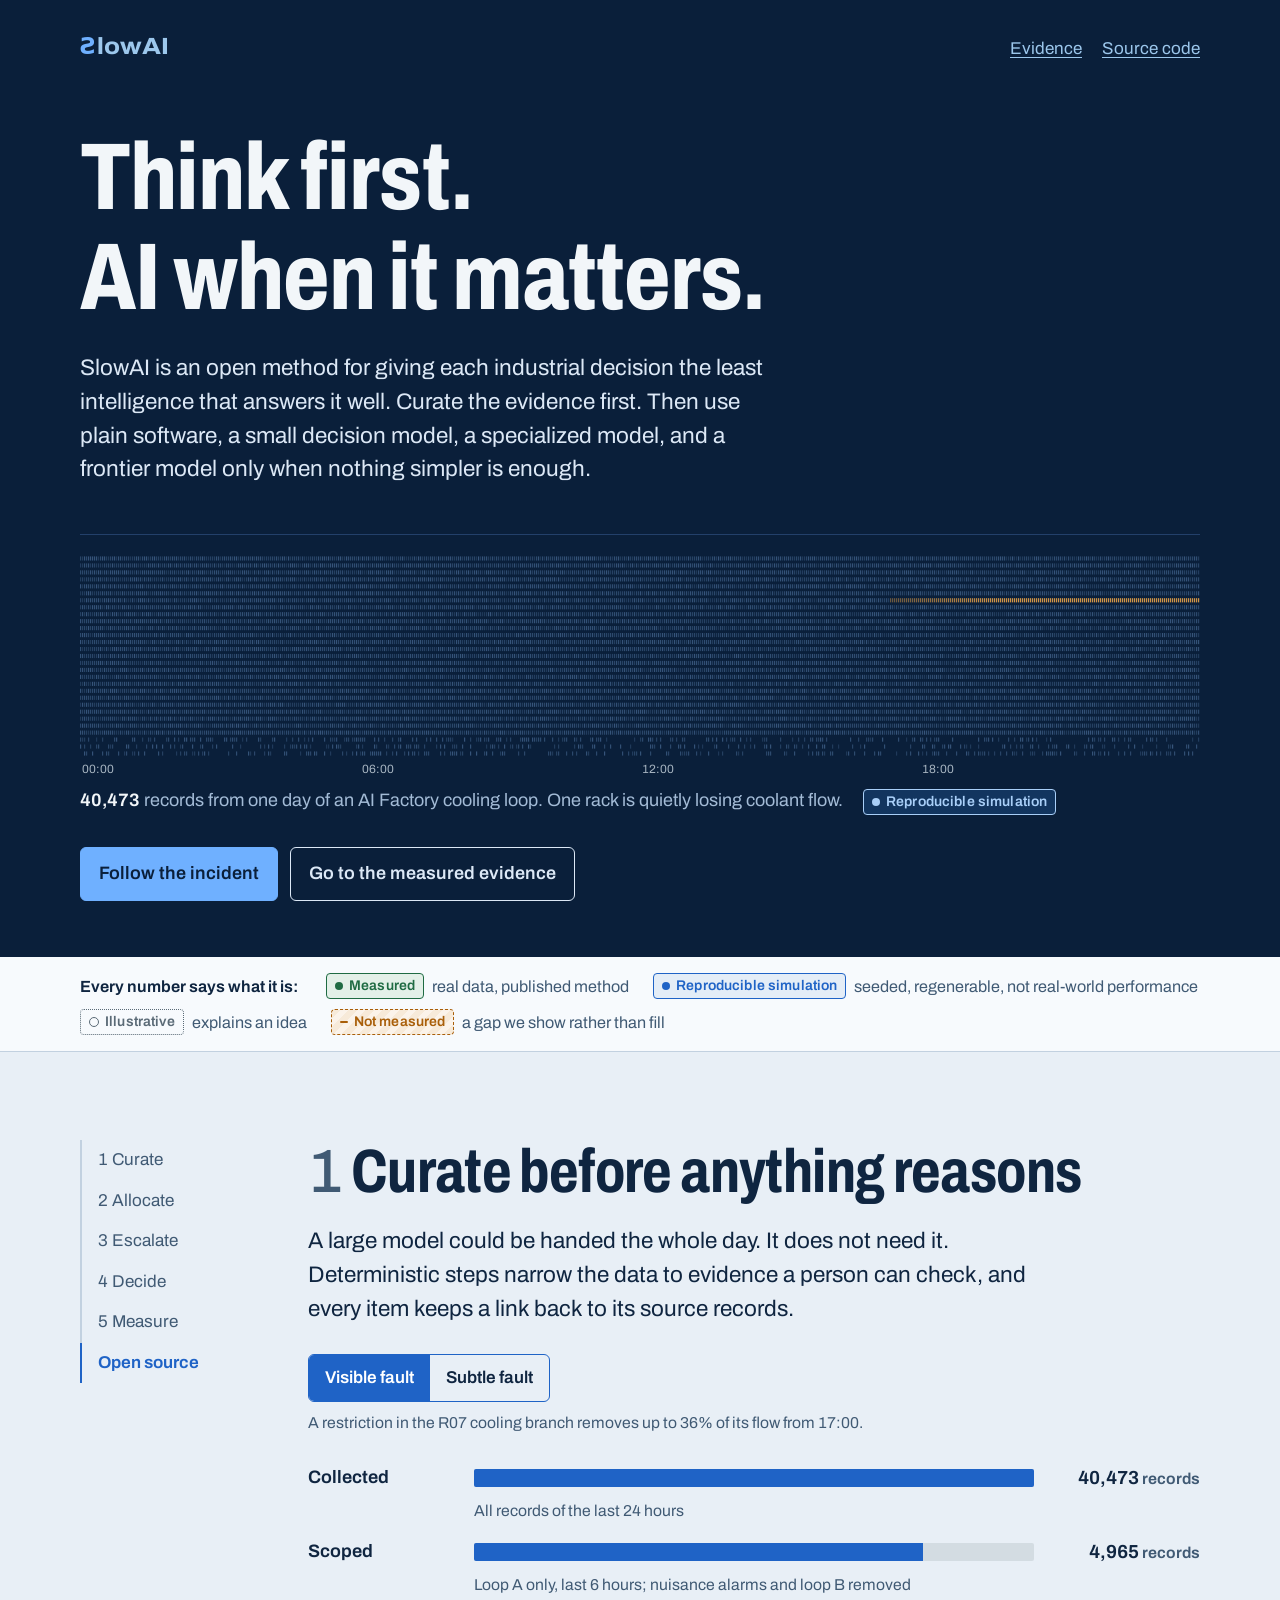
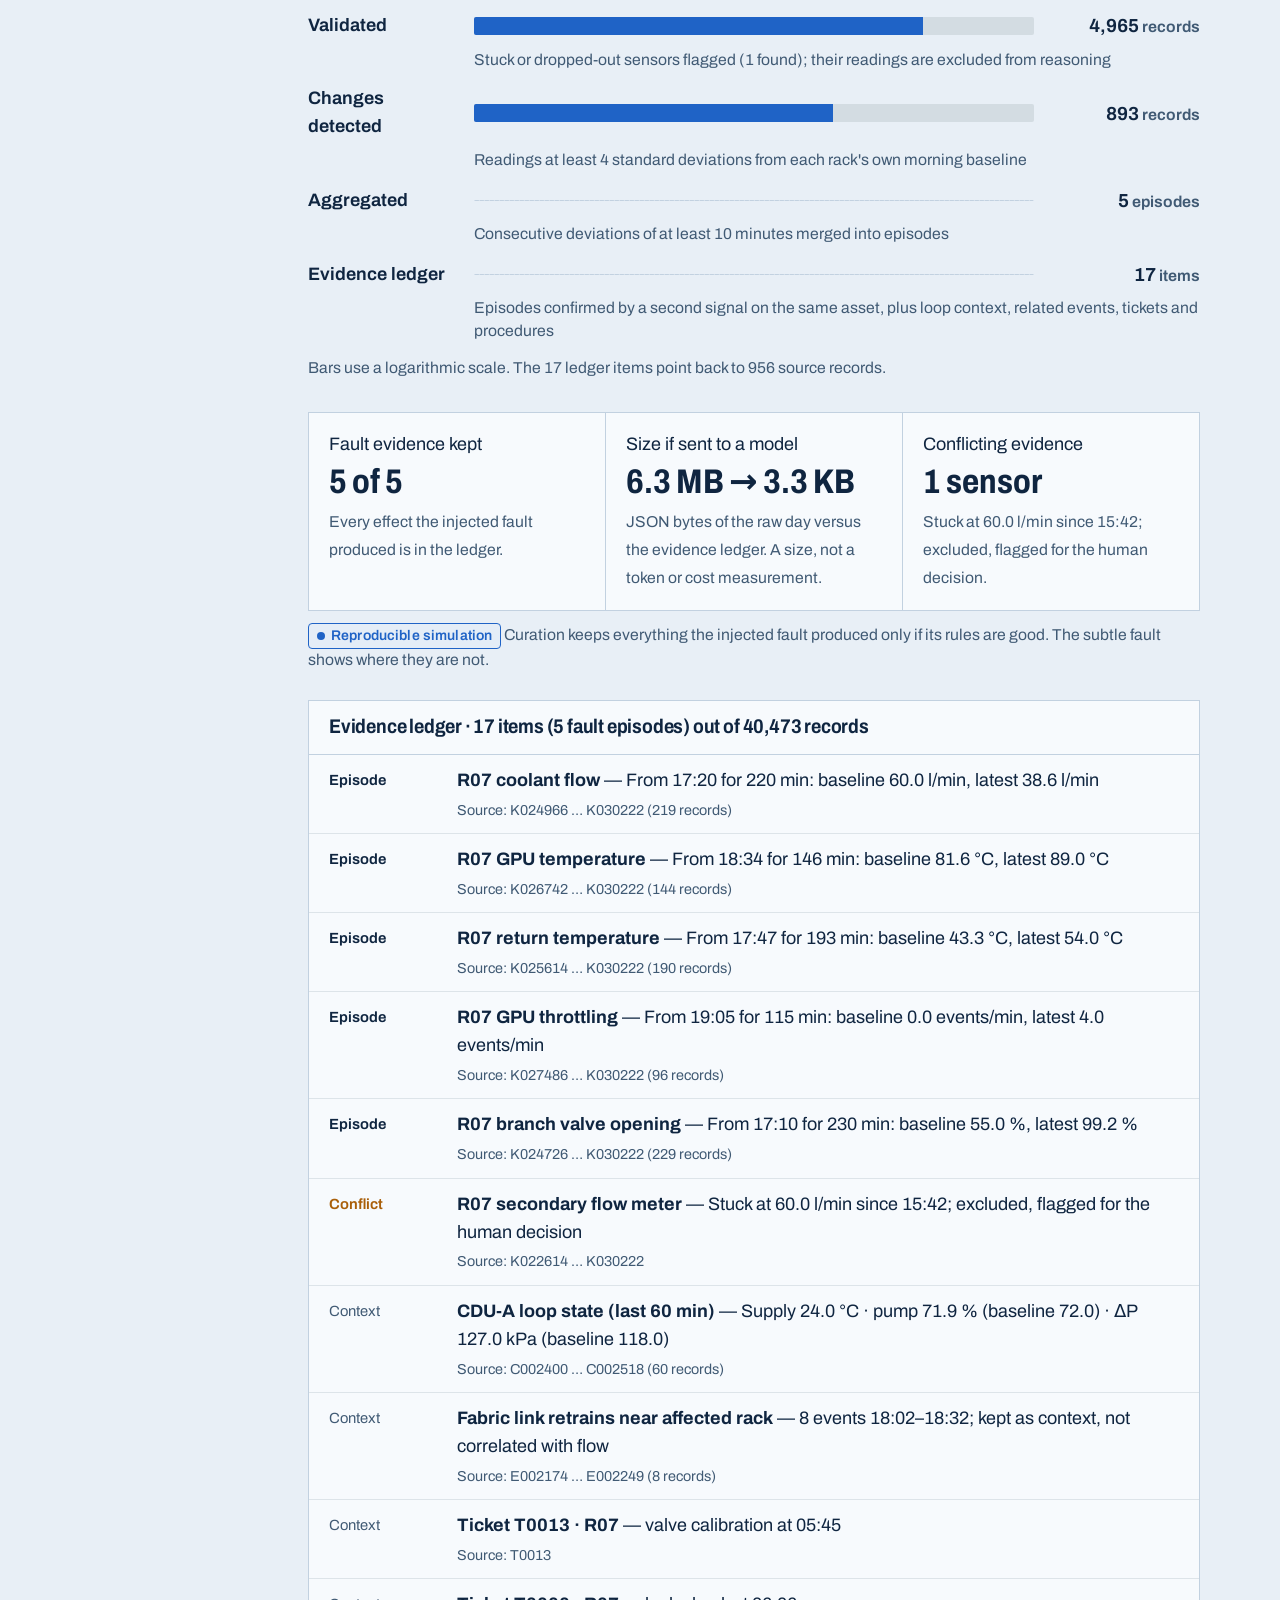
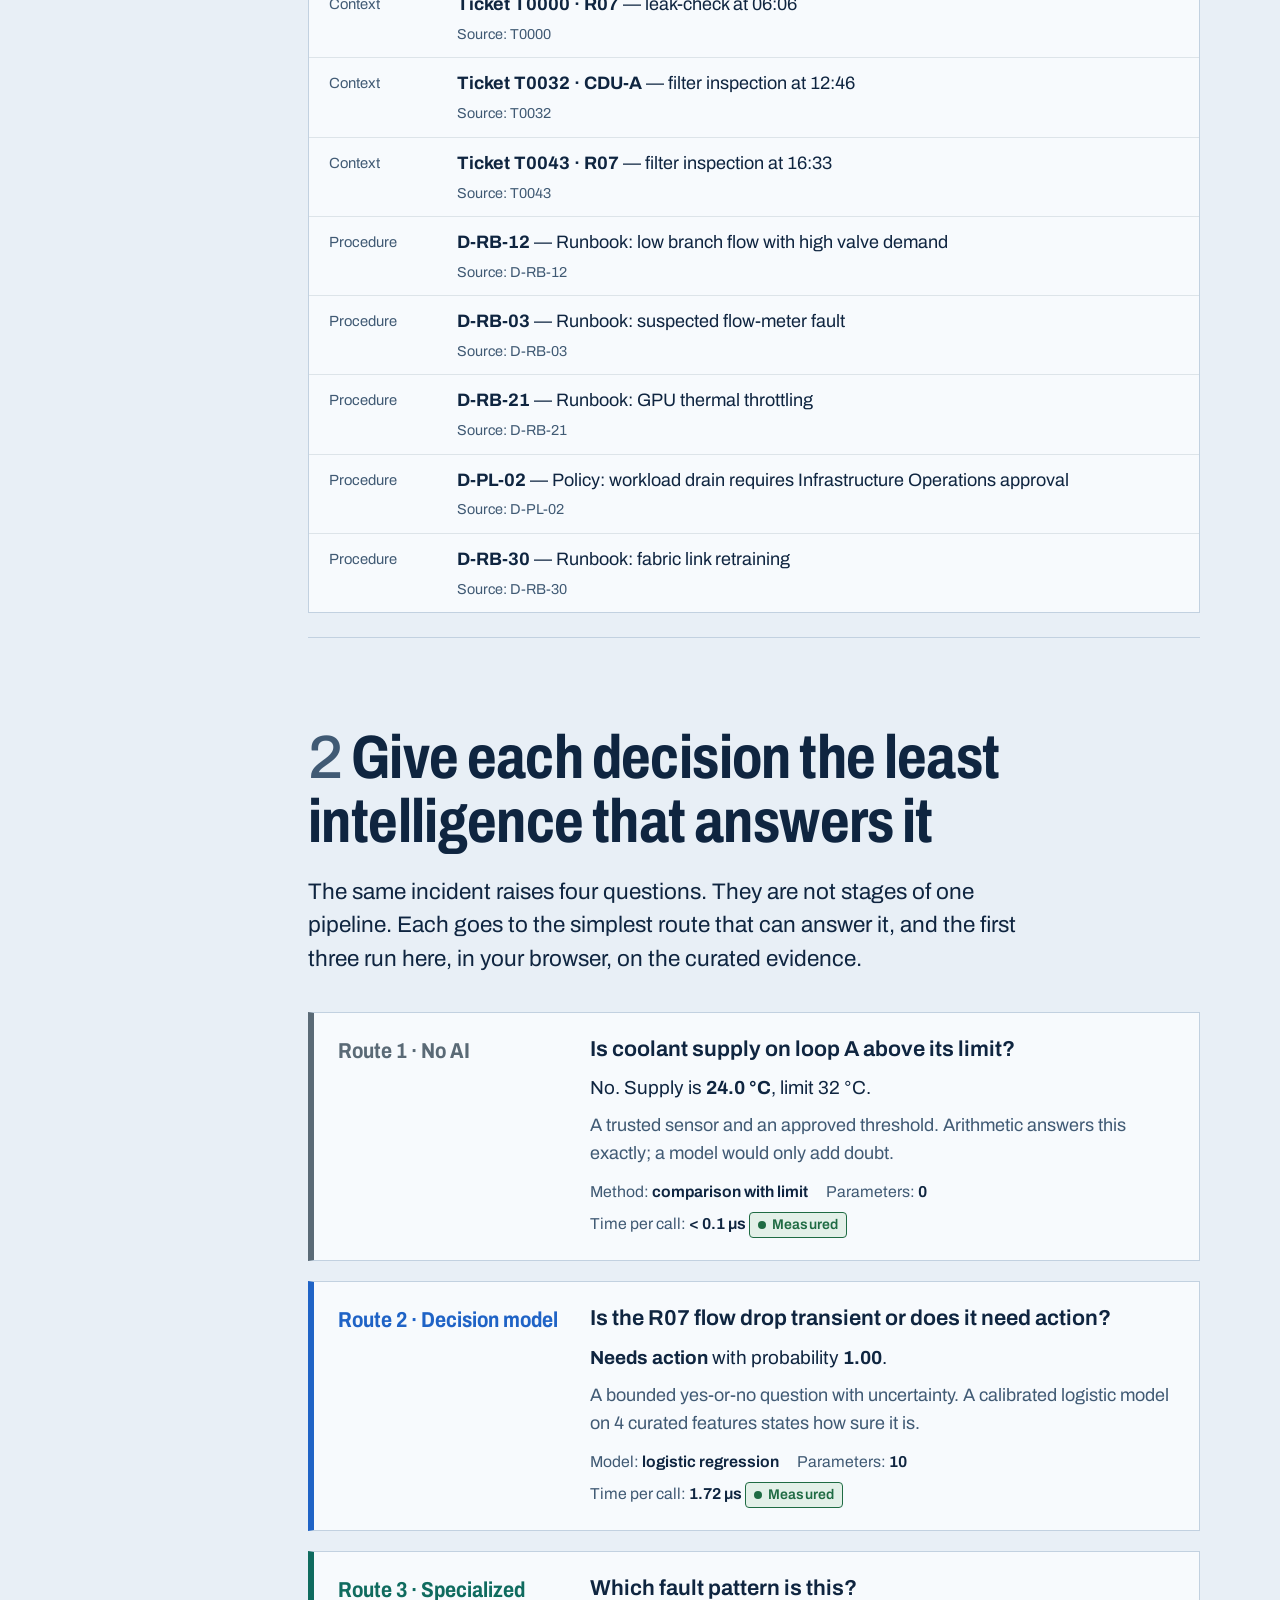
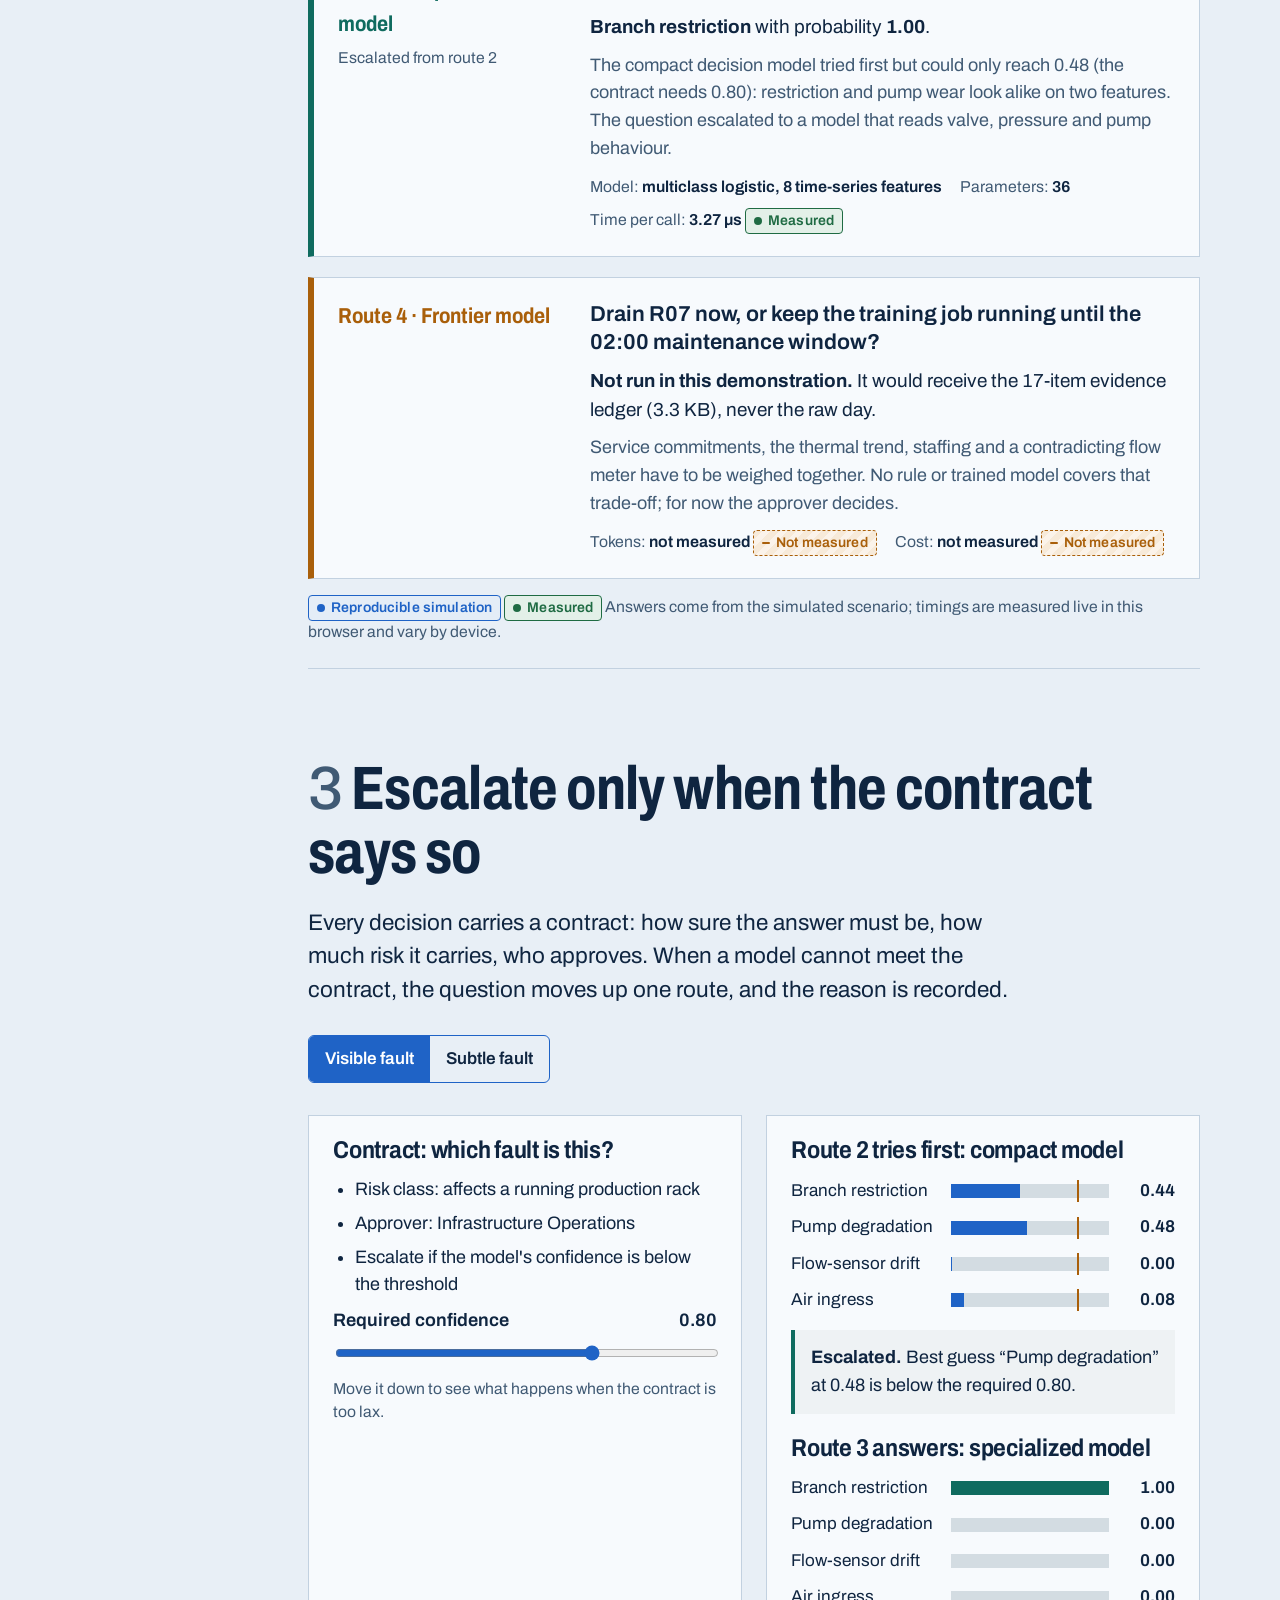
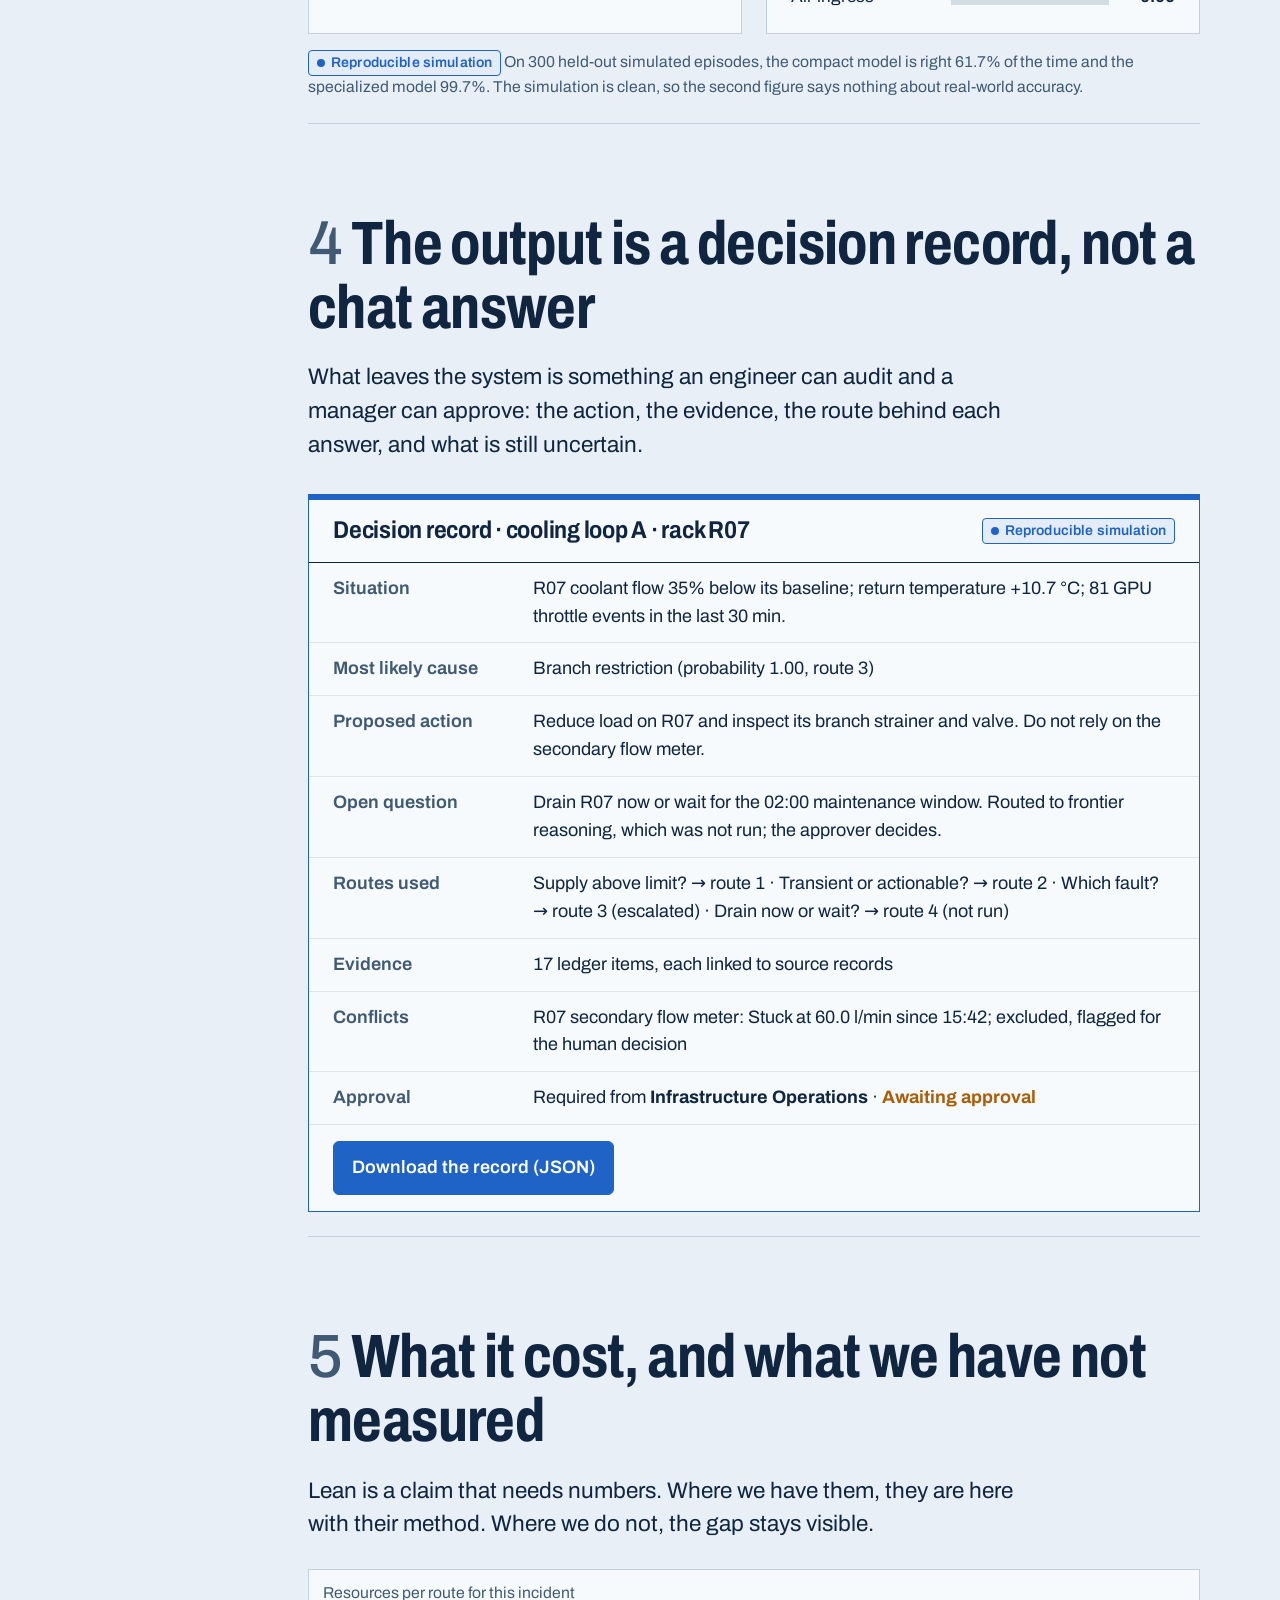
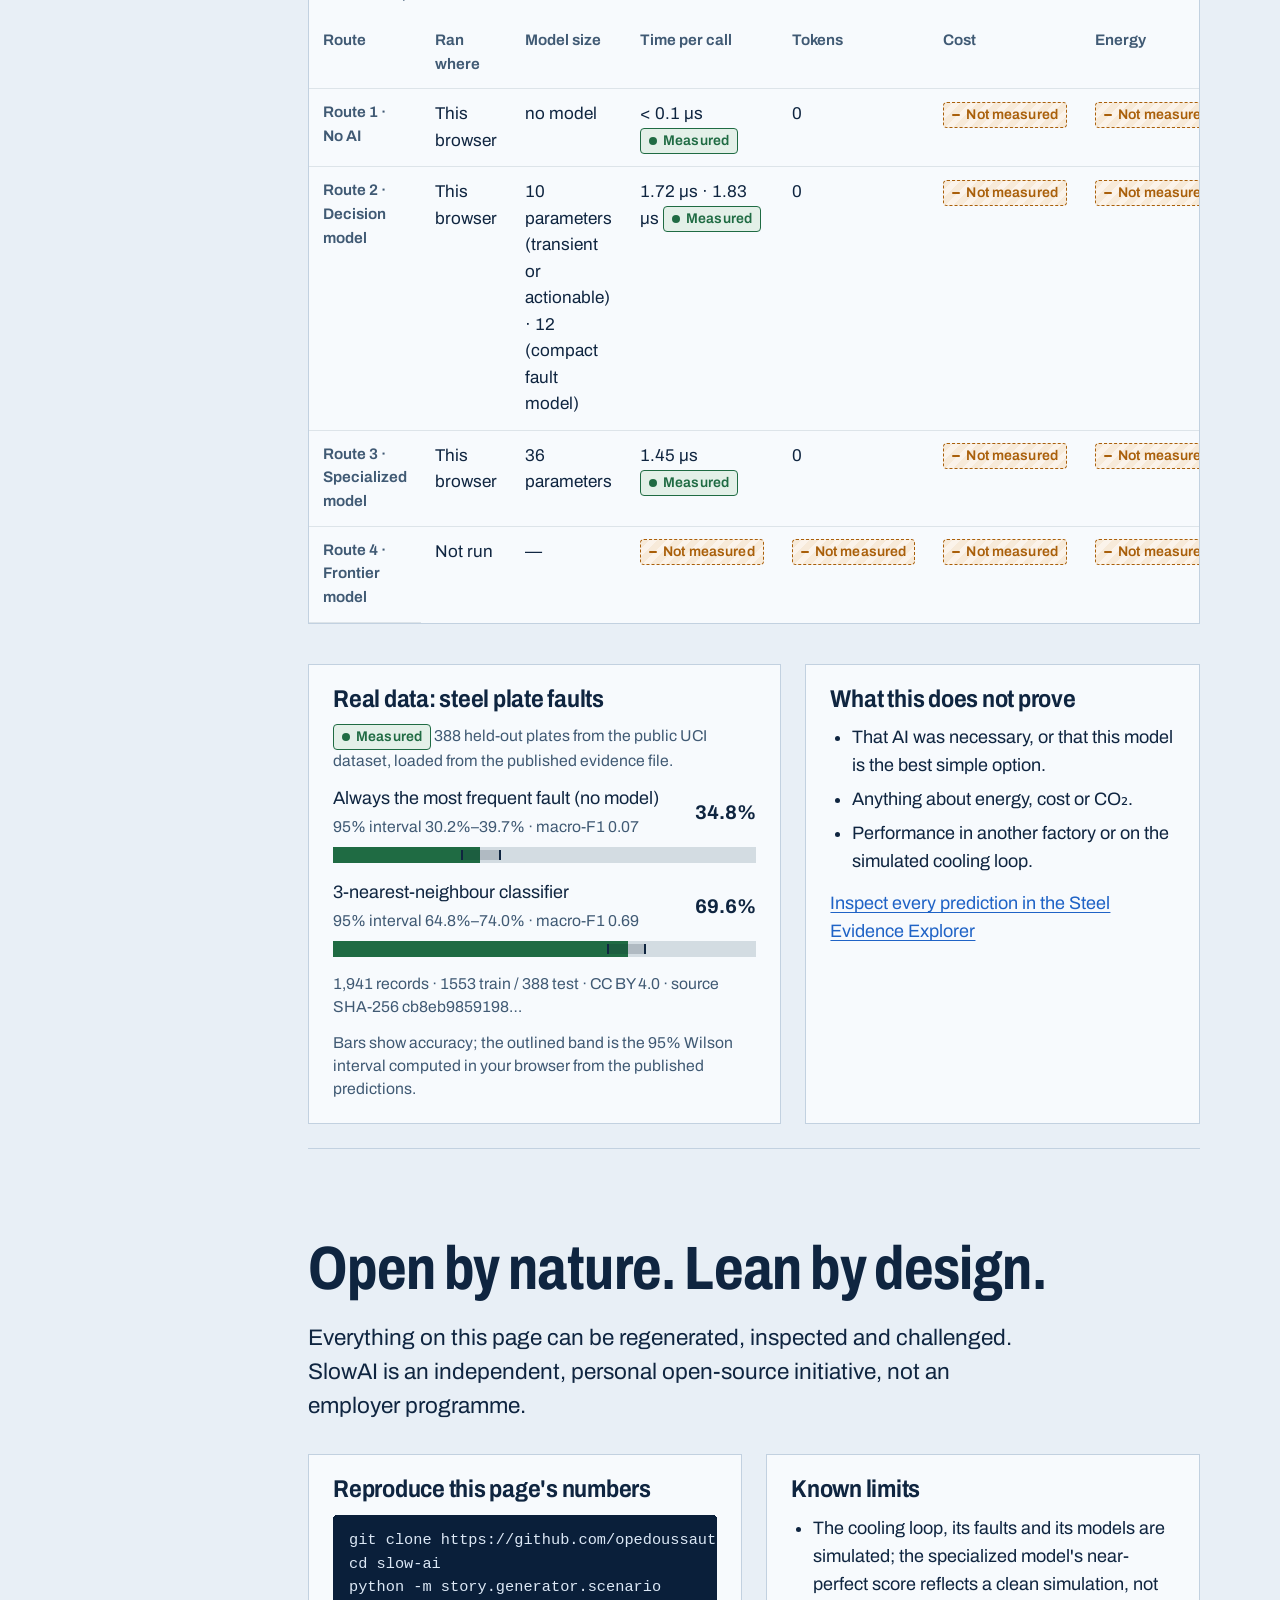
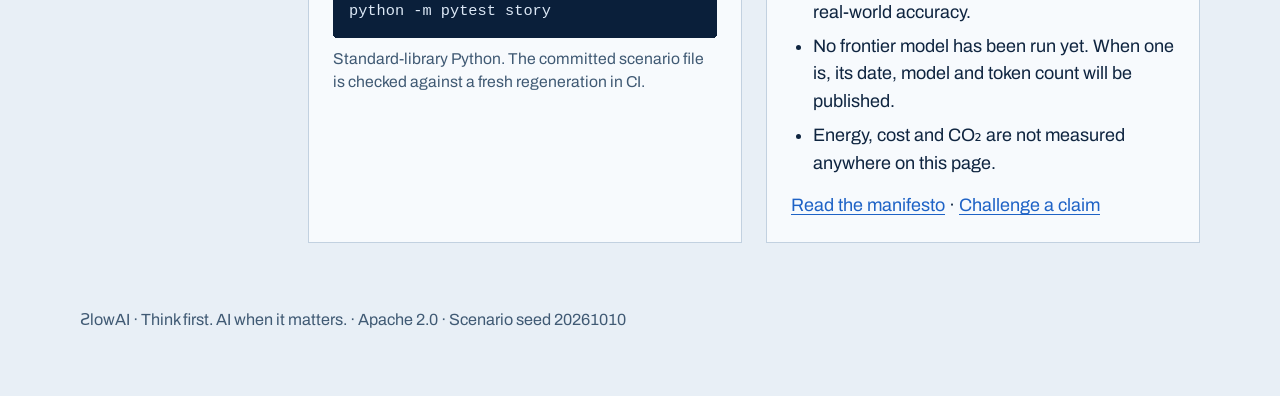
==== story/index.html @ f40cb58b "feat: VP-level SlowAI story with curated evidence, live routing and escalation Adds story/: a two-mi" ====
<!doctype html>
<html lang="en">
<head>
<meta charset="utf-8">
<meta name="viewport" content="width=device-width, initial-scale=1">
<title>ƧlowAI — Think first. AI when it matters.</title>
<meta name="description" content="SlowAI gives each industrial decision the least intelligence that answers it well: curated evidence first, then plain software, small decision models, specialized models, and frontier models only at the end.">
<link rel="preload" href="fonts/archivo-latin-standard-normal.woff2" as="font" type="font/woff2" crossorigin>
<link rel="stylesheet" href="story.css">
<script type="module" src="story.js"></script>
</head>
<body>
<a class="skip" href="#main">Skip to the story</a>

<header class="hero">
  <div class="wrap">
    <div class="topbar">
      <a class="brand" href="./"><b>Ƨ</b>lowAI</a>
      <nav aria-label="Project">
        <a href="#measure">Evidence</a>
        <a href="https://github.com/opedoussaut/slow-ai">Source code</a>
      </nav>
    </div>
    <h1><span>Think first.</span> <span>AI when it matters.</span></h1>
    <p class="lead">SlowAI is an open method for giving each industrial decision the least intelligence that answers it well. Curate the evidence first. Then use plain software, a small decision model, a specialized model, and a frontier model only when nothing simpler is enough.</p>
    <figure class="stream" data-ev-scope>
      <canvas id="stream" aria-label="Density of simulated cooling-loop records over 24 hours, one row per data source" role="img"></canvas>
      <figcaption>
        <span><strong data-metric data-ev="simulation" id="rawTotal">40,473</strong> records from one day of an AI Factory cooling loop. One rack is quietly losing coolant flow.</span>
        <span class="ev" data-kind="simulation">Reproducible simulation</span>
      </figcaption>
    </figure>
    <div class="hero-actions">
      <a class="btn btn-primary" href="#curate">Follow the incident</a>
      <a class="btn" href="#measure">Go to the measured evidence</a>
    </div>
  </div>
</header>

<div class="legend" aria-label="How to read the numbers">
  <div class="wrap">
    <span>Every number says what it is:</span>
    <span class="pair"><span class="ev" data-kind="measured">Measured</span><span>real data, published method</span></span>
    <span class="pair"><span class="ev" data-kind="simulation">Reproducible simulation</span><span>seeded, regenerable, not real-world performance</span></span>
    <span class="pair"><span class="ev" data-kind="illustrative">Illustrative</span><span>explains an idea</span></span>
    <span class="pair"><span class="ev" data-kind="not-measured">Not measured</span><span>a gap we show rather than fill</span></span>
  </div>
</div>

<div class="wrap layout">
  <nav class="rail" aria-label="Story chapters">
    <ol>
      <li><a href="#curate">1 Curate</a></li>
      <li><a href="#allocate">2 Allocate</a></li>
      <li><a href="#escalate">3 Escalate</a></li>
      <li><a href="#decide">4 Decide</a></li>
      <li><a href="#measure">5 Measure</a></li>
      <li><a href="#open">Open source</a></li>
    </ol>
  </nav>

  <main id="main">
    <section class="chapter" id="curate" aria-labelledby="curate-h" data-ev-scope>
      <h2 id="curate-h"><span class="step-no">1</span> Curate before anything reasons</h2>
      <div class="prose">
        <p class="lead">A large model could be handed the whole day. It does not need it. Deterministic steps narrow the data to evidence a person can check, and every item keeps a link back to its source records.</p>
      </div>
      <div class="switch" role="group" aria-label="Scenario">
        <button type="button" data-variant="main" aria-pressed="true">Visible fault</button>
        <button type="button" data-variant="subtle" aria-pressed="false">Subtle fault</button>
      </div>
      <p class="switch-note small quiet" id="variantNote">A restriction in the R07 cooling branch removes up to a third of its flow from 17:00.</p>

      <div class="funnel" id="funnel" aria-live="polite"></div>

      <div class="facts">
        <div class="fact" id="factRecall">
          <span>Fault evidence kept</span>
          <strong data-metric data-ev="simulation" id="recallValue">–</strong>
          <span class="small quiet" id="recallNote"></span>
        </div>
        <div class="fact">
          <span>Size if sent to a model</span>
          <strong data-metric data-ev="simulation" id="sizeValue">–</strong>
          <span class="small quiet">JSON bytes of the raw day versus the evidence ledger. A size, not a token or cost measurement.</span>
        </div>
        <div class="fact">
          <span>Conflicting evidence</span>
          <strong data-metric data-ev="simulation" id="conflictValue">–</strong>
          <span class="small quiet" id="conflictNote"></span>
        </div>
      </div>
      <p class="small quiet block" style="margin-top:12px"><span class="ev" data-kind="simulation">Reproducible simulation</span> Curation keeps everything the injected fault produced only if its rules are good. The subtle fault shows where they are not.</p>

      <div class="ledger">
        <h3 id="ledgerTitle">Evidence ledger</h3>
        <ul id="ledger"></ul>
      </div>
    </section>

    <section class="chapter" id="allocate" aria-labelledby="allocate-h" data-ev-scope>
      <h2 id="allocate-h"><span class="step-no">2</span> Give each decision the least intelligence that answers it</h2>
      <div class="prose">
        <p class="lead">The same incident raises four questions. They are not stages of one pipeline. Each goes to the simplest route that can answer it, and the first three run here, in your browser, on the curated evidence.</p>
      </div>
      <div class="routes" id="routes"></div>
      <p class="small quiet" style="margin-top:16px"><span class="ev" data-kind="simulation">Reproducible simulation</span> <span class="ev" data-kind="measured">Measured</span> Answers come from the simulated scenario; timings are measured live in this browser and vary by device.</p>
    </section>

    <section class="chapter" id="escalate" aria-labelledby="escalate-h" data-ev-scope>
      <h2 id="escalate-h"><span class="step-no">3</span> Escalate only when the contract says so</h2>
      <div class="prose">
        <p class="lead">Every decision carries a contract: how sure the answer must be, how much risk it carries, who approves. When a model cannot meet the contract, the question moves up one route, and the reason is recorded.</p>
      </div>
      <div class="switch" role="group" aria-label="Scenario">
        <button type="button" data-variant="main" aria-pressed="true">Visible fault</button>
        <button type="button" data-variant="subtle" aria-pressed="false">Subtle fault</button>
      </div>
      <div class="contract">
        <div class="panel">
          <h3>Contract: which fault is this?</h3>
          <ul class="limits">
            <li>Risk class: affects a running production rack</li>
            <li>Approver: Infrastructure Operations</li>
            <li>Escalate if the model's confidence is below the threshold</li>
          </ul>
          <div class="threshold">
            <label for="threshold"><span>Required confidence</span><span id="thresholdValue">0.80</span></label>
            <input id="threshold" type="range" min="0.40" max="0.99" step="0.01" value="0.80" aria-describedby="thresholdHelp">
            <p class="small quiet" id="thresholdHelp" style="margin-top:8px">Move it down to see what happens when the contract is too lax.</p>
          </div>
        </div>
        <div class="panel" id="escalationPanel">
          <h3>Route 2 tries first: compact model</h3>
          <div class="probs" id="compactProbs"></div>
          <div class="verdict" id="verdict"></div>
          <div id="specialized" hidden>
            <h3 style="margin-top:22px">Route 3 answers: specialized model</h3>
            <div class="probs" id="specialProbs"></div>
          </div>
        </div>
      </div>
      <p class="small quiet" style="margin-top:16px"><span class="ev" data-kind="simulation">Reproducible simulation</span> <span id="modelQuality"></span></p>
    </section>

    <section class="chapter" id="decide" aria-labelledby="decide-h" data-ev-scope>
      <h2 id="decide-h"><span class="step-no">4</span> The output is a decision record, not a chat answer</h2>
      <div class="prose">
        <p class="lead">What leaves the system is something an engineer can audit and a manager can approve: the action, the evidence, the route behind each answer, and what is still uncertain.</p>
      </div>
      <article class="record" aria-labelledby="record-h">
        <header>
          <h3 id="record-h">Decision record · cooling loop A · rack R07</h3>
          <span class="ev" data-kind="simulation">Reproducible simulation</span>
        </header>
        <dl id="recordFields"></dl>
        <footer><button type="button" class="btn btn-ink" id="downloadRecord">Download the record (JSON)</button></footer>
      </article>
    </section>

    <section class="chapter" id="measure" aria-labelledby="measure-h" data-ev-scope>
      <h2 id="measure-h"><span class="step-no">5</span> What it cost, and what we have not measured</h2>
      <div class="prose">
        <p class="lead">Lean is a claim that needs numbers. Where we have them, they are here with their method. Where we do not, the gap stays visible.</p>
      </div>
      <div class="table-wrap" tabindex="0" role="region" aria-label="Resources per route, scrollable">
        <table>
          <caption class="small quiet" style="text-align:left;padding:12px 14px">Resources per route for this incident</caption>
          <thead><tr><th scope="col">Route</th><th scope="col">Ran where</th><th scope="col">Model size</th><th scope="col">Time per call</th><th scope="col">Tokens</th><th scope="col">Cost</th><th scope="col">Energy</th></tr></thead>
          <tbody id="costTable"></tbody>
        </table>
      </div>

      <div class="steel">
        <div class="panel" id="steelPanel" data-ev-scope>
          <h3>Real data: steel plate faults</h3>
          <p class="small quiet" style="margin-top:6px"><span class="ev" data-kind="measured">Measured</span> 388 held-out plates from the public UCI dataset, loaded from the published evidence file.</p>
          <div class="acc" id="steelAcc"><p class="small quiet">Loading the published evidence…</p></div>
          <p class="small quiet" style="margin-top:14px">Bars show accuracy; the outlined band is the 95% Wilson interval computed in your browser from the published predictions.</p>
        </div>
        <div class="panel">
          <h3>What this does not prove</h3>
          <ul class="limits">
            <li>That AI was necessary, or that this model is the best simple option.</li>
            <li>Anything about energy, cost or CO₂.</li>
            <li>Performance in another factory or on the simulated cooling loop.</li>
          </ul>
          <p style="margin-top:14px"><a href="../challenge/steel.html">Inspect every prediction in the Steel Evidence Explorer</a></p>
        </div>
      </div>
    </section>

    <section class="chapter" id="open" aria-labelledby="open-h">
      <h2 id="open-h">Open by nature. Lean by design.</h2>
      <div class="prose">
        <p class="lead">Everything on this page can be regenerated, inspected and challenged. SlowAI is an independent, personal open-source initiative, not an employer programme.</p>
      </div>
      <div class="open-grid">
        <div class="panel">
          <h3>Reproduce this page's numbers</h3>
          <pre tabindex="0" aria-label="Commands to reproduce the numbers"><code>git clone https://github.com/opedoussaut/slow-ai
cd slow-ai
python -m story.generator.scenario
python -m pytest story</code></pre>
          <p class="small quiet" style="margin-top:10px">Standard-library Python. The committed scenario file is checked against a fresh regeneration in CI.</p>
        </div>
        <div class="panel">
          <h3>Known limits</h3>
          <ul class="limits">
            <li>The cooling loop, its faults and its models are simulated; the specialized model's near-perfect score reflects a clean simulation, not real-world accuracy.</li>
            <li>No frontier model has been run yet. When one is, its date, model and token count will be published.</li>
            <li>Energy, cost and CO₂ are not measured anywhere on this page.</li>
          </ul>
          <p style="margin-top:14px"><a href="https://github.com/opedoussaut/slow-ai/blob/main/MANIFESTO.md">Read the manifesto</a> · <a href="https://github.com/opedoussaut/slow-ai/issues">Challenge a claim</a></p>
        </div>
      </div>
    </section>
  </main>
</div>

<footer class="site-footer">
  <div class="wrap">ƧlowAI · Think first. AI when it matters. · Apache 2.0 · Scenario seed <span id="seed">20261010</span></div>
</footer>
</body>
</html>
---- story/story.css ----
@font-face {
  font-family: "Archivo";
  font-style: normal;
  font-display: swap;
  font-weight: 100 900;
  font-stretch: 62% 125%;
  src: url("fonts/archivo-latin-standard-normal.woff2") format("woff2-variations");
  unicode-range: U+0000-00FF, U+0131, U+0152-0153, U+02BB-02BC, U+02C6, U+02DA, U+02DC, U+2000-206F, U+20AC, U+2122, U+2191, U+2193, U+2212, U+2215, U+FEFF, U+FFFD;
}
@font-face {
  font-family: "Archivo";
  font-style: normal;
  font-display: swap;
  font-weight: 100 900;
  font-stretch: 62% 125%;
  src: url("fonts/archivo-latin-ext-standard-normal.woff2") format("woff2-variations");
  unicode-range: U+0100-02BA, U+02BD-02C5, U+02C7-02CC, U+02CE-02D7, U+02DD-02FF, U+1E00-1E9F, U+2C60-2C7F, U+A720-A7FF;
}

:root {
  color-scheme: light;
  --paper: #e8eff6;
  --surface: #f7fafd;
  --ink: #0f2540;
  --ink-2: #405a74;
  --rule: #c2d1e0;
  --night: #0a1f3a;
  --night-ink: #dce8f6;
  --night-ink-2: #a3bbd6;
  --route-1: #5a6a76;
  --route-2: #1f63c6;
  --route-3: #0f6b5f;
  --route-4: #a95f0a;
  --measured: #1f6b43;
  --focus: #c47c12;
  --blue: #1f63c6;
  --blue-bright: #6fb0ff;
  --wide: 1120px;
  --text: 40rem;
  font-family: "Archivo", "Segoe UI", system-ui, sans-serif;
  font-size: 18px;
  line-height: 1.55;
  color: var(--ink);
  background: var(--paper);
  font-variant-numeric: tabular-nums;
}

* { box-sizing: border-box; }
body { margin: 0; }
img, canvas, svg { display: block; max-width: 100%; }
a { color: var(--route-2); text-underline-offset: 3px; }
a:focus-visible, button:focus-visible, input:focus-visible, summary:focus-visible {
  outline: 3px solid var(--focus);
  outline-offset: 3px;
  border-radius: 3px;
}
.skip { position: absolute; left: -9999px; top: 0; }
.skip:focus { left: 16px; top: 16px; z-index: 10; background: var(--surface); padding: 8px 12px; }

h1, h2, h3 { font-stretch: 78%; line-height: 1.05; margin: 0; letter-spacing: -0.01em; }
h1 { font-size: clamp(3rem, 9vw, 6.4rem); font-weight: 760; }
h2 { font-size: clamp(2.1rem, 5vw, 3.4rem); font-weight: 720; }
h3 { font-size: 1.35rem; font-weight: 680; font-stretch: 88%; }
p { margin: 0; }
.wrap { width: min(var(--wide), 100% - 32px); margin-inline: auto; }
.prose { max-width: var(--text); }
.prose p + p { margin-top: 0.9em; }
.lead { font-size: 1.25rem; line-height: 1.5; }
.quiet { color: var(--ink-2); }
.small { font-size: 0.875rem; line-height: 1.45; }

/* ---------- Hero (the only dark surface) ---------- */
.hero { background: var(--night); color: var(--night-ink); padding: 28px 0 56px; }
.hero a { color: #9cc7ec; }
.topbar { display: flex; justify-content: space-between; align-items: baseline; gap: 16px; flex-wrap: wrap; }
.brand { font-stretch: 110%; font-weight: 760; font-size: 1.3rem; color: var(--night-ink); text-decoration: none; }
.brand b { font-weight: 760; color: var(--blue-bright); }
.topbar nav { display: flex; gap: 20px; font-size: 0.95rem; }
.hero h1 { margin-top: 64px; font-size: clamp(2.8rem, 7.4vw, 5.6rem); color: #f2f6f9; }
.hero h1 span { display: block; }
.hero .lead { margin-top: 24px; max-width: 38rem; color: var(--night-ink); }
.stream { margin: 48px 0 0; border-top: 1px solid #23406a; padding-top: 20px; }
.stream canvas { width: 100%; height: 220px; }
.stream figcaption { margin-top: 12px; display: flex; gap: 12px 20px; flex-wrap: wrap; align-items: baseline; color: var(--night-ink-2); }
.stream figcaption strong { color: #f2f6f9; font-weight: 640; }
.hero-actions { margin-top: 32px; display: flex; gap: 12px; flex-wrap: wrap; }
.btn {
  font: inherit; font-weight: 600; font-size: 1rem; cursor: pointer;
  border-radius: 6px; padding: 12px 18px; border: 1px solid currentColor;
  background: transparent; color: inherit; text-decoration: none; display: inline-block;
}
.hero .btn-primary { background: var(--blue-bright); color: var(--night); border-color: var(--blue-bright); }
.hero .btn { color: var(--night-ink); }
.hero .btn-primary { color: var(--night); }

/* ---------- Evidence badges ---------- */
.ev {
  display: inline-flex; align-items: center; gap: 6px; font-size: 0.78rem; font-weight: 600;
  line-height: 1; padding: 5px 8px; border-radius: 4px; white-space: nowrap; vertical-align: middle;
  border: 1.5px solid; letter-spacing: 0.01em;
}
.ev::before { content: ""; width: 8px; height: 8px; border-radius: 50%; background: currentColor; }
.ev[data-kind="measured"] { color: var(--measured); background: #e3f0e8; }
.ev[data-kind="simulation"] { color: var(--route-2); background: #e4edf7; }
.ev[data-kind="illustrative"] { color: var(--route-1); background: transparent; border-style: dotted; }
.ev[data-kind="illustrative"]::before { background: transparent; border: 1.5px solid currentColor; }
.ev[data-kind="not-measured"] { color: var(--route-4); background: repeating-linear-gradient(135deg, #f7ead9 0 6px, #fbf3ea 6px 12px); border-style: dashed; }
.ev[data-kind="not-measured"]::before { border-radius: 1px; height: 2px; }
.hero .ev[data-kind="simulation"] { color: #a9cff8; background: #12355f; }
.legend { background: var(--surface); border-bottom: 1px solid var(--rule); }
.legend .wrap { display: flex; gap: 10px 24px; flex-wrap: wrap; align-items: center; padding: 16px 0; font-size: 0.9rem; color: var(--ink-2); }
.legend .wrap > span:first-child { font-weight: 640; color: var(--ink); margin-right: 4px; }
.legend .pair { display: inline-flex; gap: 8px; align-items: center; }

/* ---------- Chapters ---------- */
.layout { display: grid; grid-template-columns: 180px 1fr; gap: 48px; }
.layout > *, .open-grid > *, .contract > *, .steel > * { min-width: 0; }
.rail { position: sticky; top: 24px; align-self: start; padding-top: 88px; }
.rail ol { list-style: none; margin: 0; padding: 0; border-left: 2px solid var(--rule); }
.rail li a { display: block; padding: 7px 0 7px 16px; margin-left: -2px; border-left: 2px solid transparent; color: var(--ink-2); text-decoration: none; font-size: 0.95rem; }
.rail li a[aria-current="true"] { color: var(--blue); border-left-color: var(--blue); font-weight: 640; }
.chapter { padding: 88px 0 24px; border-bottom: 1px solid var(--rule); scroll-margin-top: 8px; }
.chapter:last-child { border-bottom: 0; }
.chapter > .prose { margin-top: 20px; }
.step-no { color: var(--ink-2); font-weight: 500; font-stretch: 100%; }
.block { margin-top: 40px; }

.switch { display: inline-flex; border: 1px solid var(--ink); border-radius: 6px; overflow: hidden; margin-top: 28px; }
.switch button { font: inherit; font-size: 0.95rem; font-weight: 600; padding: 10px 16px; border: 0; background: transparent; color: var(--ink); cursor: pointer; }
.switch button[aria-pressed="true"] { background: var(--blue); color: #fff; }
.switch { border-color: var(--blue); }
.switch-note { margin-top: 10px; }

/* Curation funnel */
.funnel { margin-top: 28px; display: grid; gap: 14px; }
.stage { display: grid; grid-template-columns: 150px 1fr 150px; gap: 16px; align-items: center; }
.stage-name { font-weight: 640; }
.stage-bar { height: 18px; background: #d3dce2; border-radius: 2px; position: relative; overflow: hidden; }
.stage-bar i { position: absolute; inset: 0 auto 0 0; background: var(--blue); width: 0; transition: width 900ms cubic-bezier(.2,.7,.2,1); }
.stage-count { text-align: right; font-weight: 640; font-size: 1.05rem; white-space: nowrap; }
.stage-bar.empty { background: transparent; border-top: 1px dashed var(--rule); height: 1px; }
.stage-rule { grid-column: 2 / 4; margin-top: -8px; }
.facts { margin-top: 32px; display: grid; grid-template-columns: repeat(3, 1fr); gap: 1px; background: var(--rule); border: 1px solid var(--rule); }
.fact { background: var(--surface); padding: 18px 20px; }
.fact strong { display: block; font-size: 1.9rem; font-stretch: 82%; font-weight: 720; line-height: 1.1; margin: 4px 0 8px; }
.fact.alert strong { color: var(--route-4); }

.ledger { margin-top: 28px; border: 1px solid var(--rule); background: var(--surface); }
.ledger h3 { padding: 16px 20px; border-bottom: 1px solid var(--rule); font-size: 1.1rem; }
.ledger ul { list-style: none; margin: 0; padding: 0; }
.ledger li { display: grid; grid-template-columns: 112px 1fr; gap: 4px 16px; padding: 12px 20px; border-bottom: 1px solid #dde4e9; }
.ledger li:last-child { border-bottom: 0; }
.ledger .kind { font-size: 0.82rem; color: var(--ink-2); padding-top: 2px; }
.ledger .kind.episode { color: var(--ink); font-weight: 640; }
.ledger .kind.conflict { color: var(--route-4); font-weight: 640; }
.ledger .src { grid-column: 2; font-size: 0.8rem; color: var(--ink-2); }

/* Routes */
.routes { margin-top: 36px; display: grid; gap: 20px; }
.route { background: var(--surface); border: 1px solid var(--rule); border-left: 6px solid var(--c); padding: 22px 24px; display: grid; grid-template-columns: 220px 1fr; gap: 12px 32px; }
.route[data-route="1"] { --c: var(--route-1); }
.route[data-route="2"] { --c: var(--route-2); }
.route[data-route="3"] { --c: var(--route-3); }
.route[data-route="4"] { --c: var(--route-4); }
.route-head .route-name { color: var(--c); font-weight: 700; font-stretch: 85%; font-size: 1.2rem; }
.route-head p { margin-top: 6px; }
.route-q { font-size: 1.2rem; font-weight: 640; line-height: 1.3; }
.route-answer { margin-top: 10px; font-size: 1.05rem; }
.route-answer b { font-weight: 700; }
.route-why { margin-top: 10px; color: var(--ink-2); }
.route-meta { margin-top: 12px; display: flex; flex-wrap: wrap; gap: 8px 18px; font-size: 0.88rem; color: var(--ink-2); align-items: center; }
.route-meta b { color: var(--ink); font-weight: 640; }

/* Escalation */
.contract { margin-top: 32px; display: grid; grid-template-columns: 1fr 1fr; gap: 24px; }
.panel { background: var(--surface); border: 1px solid var(--rule); padding: 22px 24px; }
.panel h3 { margin-bottom: 12px; }
.threshold { margin-top: 8px; }
.threshold label { font-weight: 640; display: flex; justify-content: space-between; }
.threshold input { width: 100%; margin-top: 10px; accent-color: var(--blue); }
.probs { display: grid; gap: 10px; margin-top: 14px; }
.prob { display: grid; grid-template-columns: 150px 1fr 56px; gap: 10px; align-items: center; font-size: 0.95rem; }
.prob-bar { height: 14px; background: #d3dce2; position: relative; }
.prob-bar i { position: absolute; inset: 0 auto 0 0; background: var(--c, var(--ink)); }
.prob-bar .mark { position: absolute; top: -4px; bottom: -4px; width: 2px; background: var(--route-4); }
.prob span:last-child { text-align: right; font-weight: 640; }
.verdict { margin-top: 16px; padding: 14px 16px; border-left: 4px solid var(--c, var(--ink)); background: #eef2f4; }
.verdict b { font-weight: 700; }
.verdict.wrong { --c: var(--route-4); background: #f8eddf; }

/* Decision record */
.record { margin-top: 32px; background: var(--surface); border: 1px solid var(--blue); border-top: 6px solid var(--blue); }
.record header { display: flex; justify-content: space-between; align-items: center; gap: 12px; flex-wrap: wrap; padding: 18px 24px; border-bottom: 1px solid var(--ink); }
.record dl { margin: 0; display: grid; grid-template-columns: 200px 1fr; }
.record dt, .record dd { margin: 0; padding: 12px 24px; border-bottom: 1px solid #dde4e9; }
.record dt { font-weight: 640; color: var(--ink-2); }
.record .status { font-weight: 700; color: var(--route-4); }
.record footer { padding: 16px 24px; }
.btn-ink { background: var(--blue); color: #fff; border-color: var(--blue); }

/* Measure */
.table-wrap { margin-top: 28px; overflow-x: auto; border: 1px solid var(--rule); background: var(--surface); }
table { border-collapse: collapse; width: 100%; min-width: 720px; font-size: 0.95rem; }
th, td { text-align: left; padding: 12px 14px; border-bottom: 1px solid #dde4e9; vertical-align: top; }
th { font-weight: 640; color: var(--ink-2); font-size: 0.85rem; }
td.num { text-align: right; }
tbody tr:last-child td { border-bottom: 0; }
.steel { margin-top: 40px; display: grid; grid-template-columns: 1.2fr 1fr; gap: 24px; }
.acc { display: grid; gap: 16px; margin-top: 12px; }
.acc-row { display: grid; grid-template-columns: 1fr 70px; gap: 6px 12px; align-items: center; }
.acc-row .bar { grid-column: 1 / 3; height: 16px; background: #d3dce2; position: relative; }
.acc-row .bar i { position: absolute; inset: 0 auto 0 0; background: var(--measured); }
.acc-row .bar .ci { position: absolute; top: 3px; bottom: 3px; border: 2px solid var(--ink); border-top: 0; border-bottom: 0; background: rgba(19,36,51,.18); }
.acc-row strong { text-align: right; font-size: 1.1rem; }

/* Open */
.open-grid { margin-top: 32px; display: grid; grid-template-columns: 1fr 1fr; gap: 24px; }
pre { margin: 12px 0 0; padding: 14px 16px; background: var(--night); color: var(--night-ink); overflow-x: auto; font-size: 0.85rem; border-radius: 4px; }
code { font-family: ui-monospace, "SFMono-Regular", Menlo, Consolas, monospace; }
.limits { margin: 12px 0 0; padding-left: 1.2em; }
.limits li + li { margin-top: 6px; }
.site-footer { padding: 40px 0 64px; color: var(--ink-2); font-size: 0.9rem; }

@media (max-width: 960px) {
  .layout { grid-template-columns: 1fr; gap: 0; }
  .rail { display: none; }
  .route { grid-template-columns: 1fr; }
  .contract, .steel, .open-grid { grid-template-columns: 1fr; }
}
@media (max-width: 640px) {
  :root { font-size: 17px; }
  .stage { grid-template-columns: 1fr auto; gap: 6px 12px; }
  .stage-bar { grid-column: 1 / 3; grid-row: 2; }
  .stage-rule { grid-column: 1 / 3; margin-top: 0; }
  .facts { grid-template-columns: 1fr; }
  .ledger li { grid-template-columns: 1fr; }
  .ledger .src { grid-column: 1; }
  .prob { grid-template-columns: 110px 1fr 48px; }
  .record dl { grid-template-columns: 1fr; }
  .record dt { border-bottom: 0; padding-bottom: 0; }
  .stream canvas { height: 160px; }
}
@media (prefers-reduced-motion: reduce) {
  * { transition: none !important; animation: none !important; scroll-behavior: auto !important; }
}
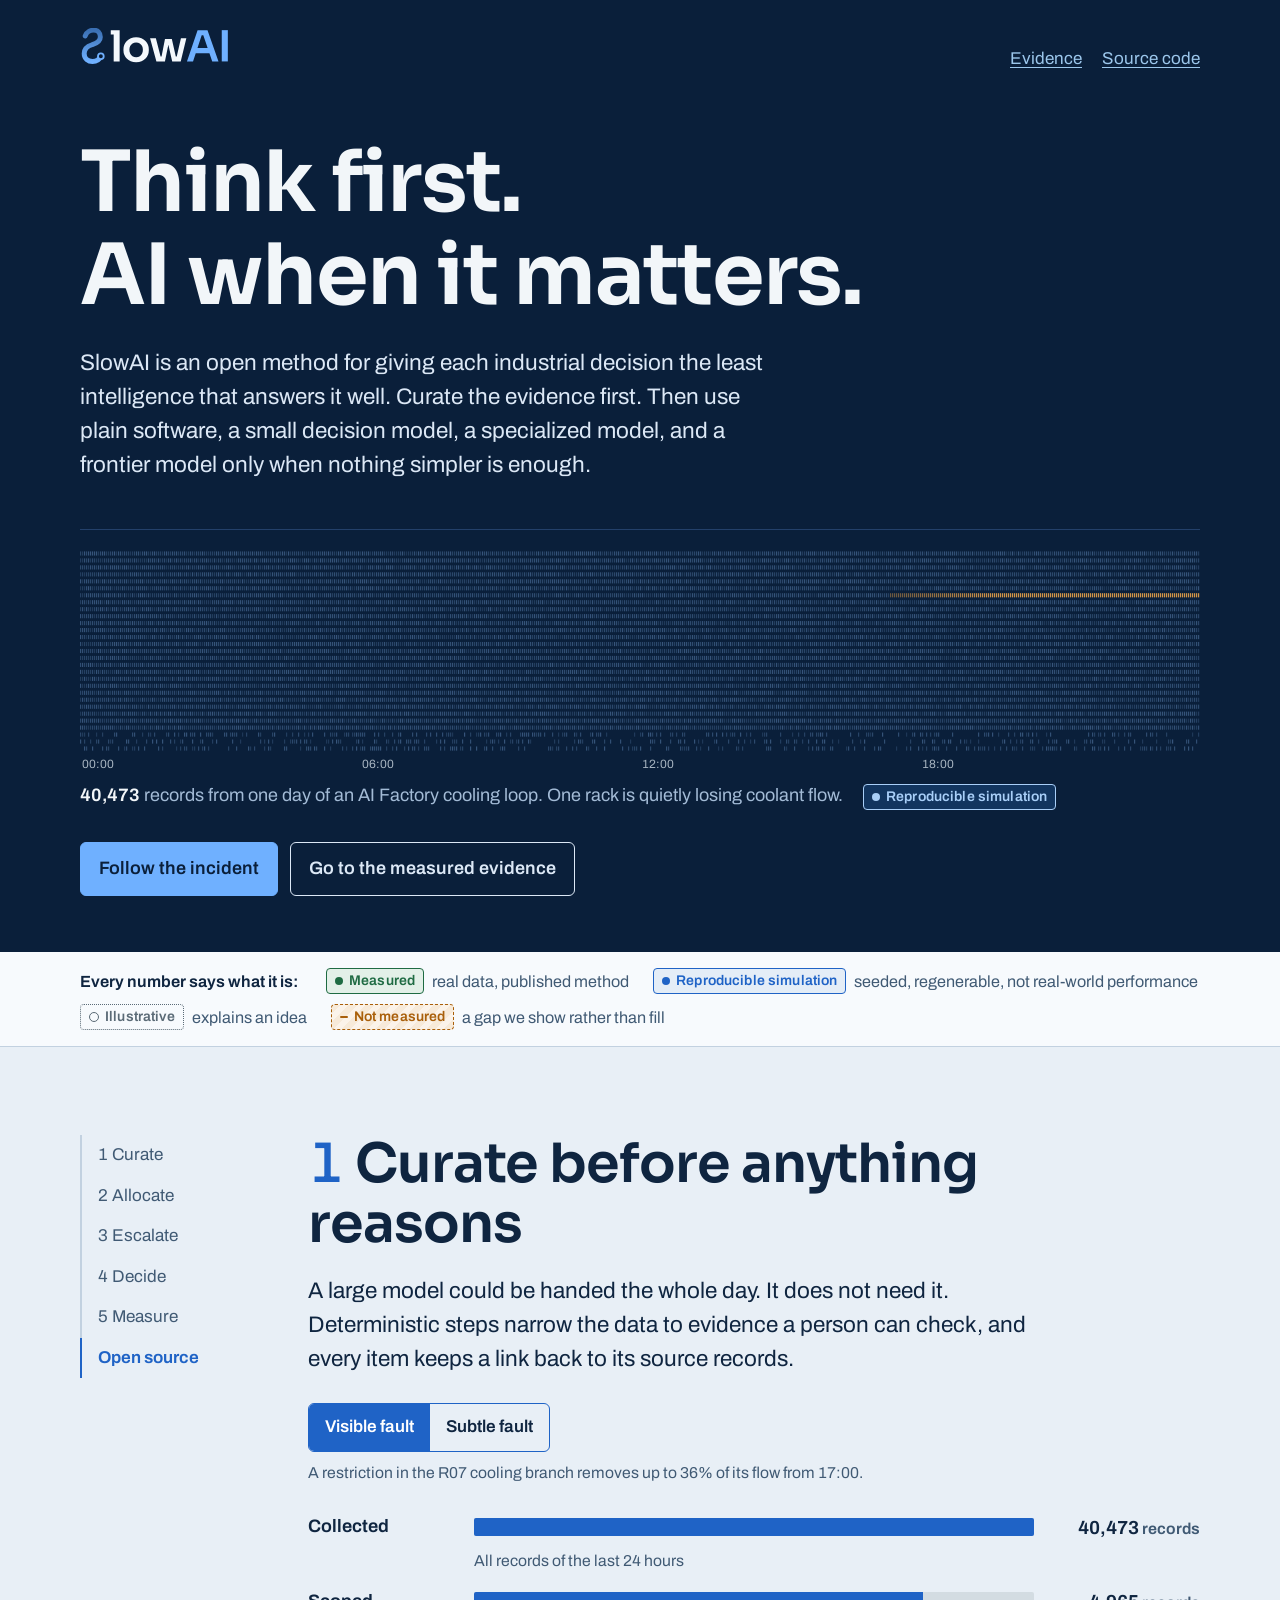
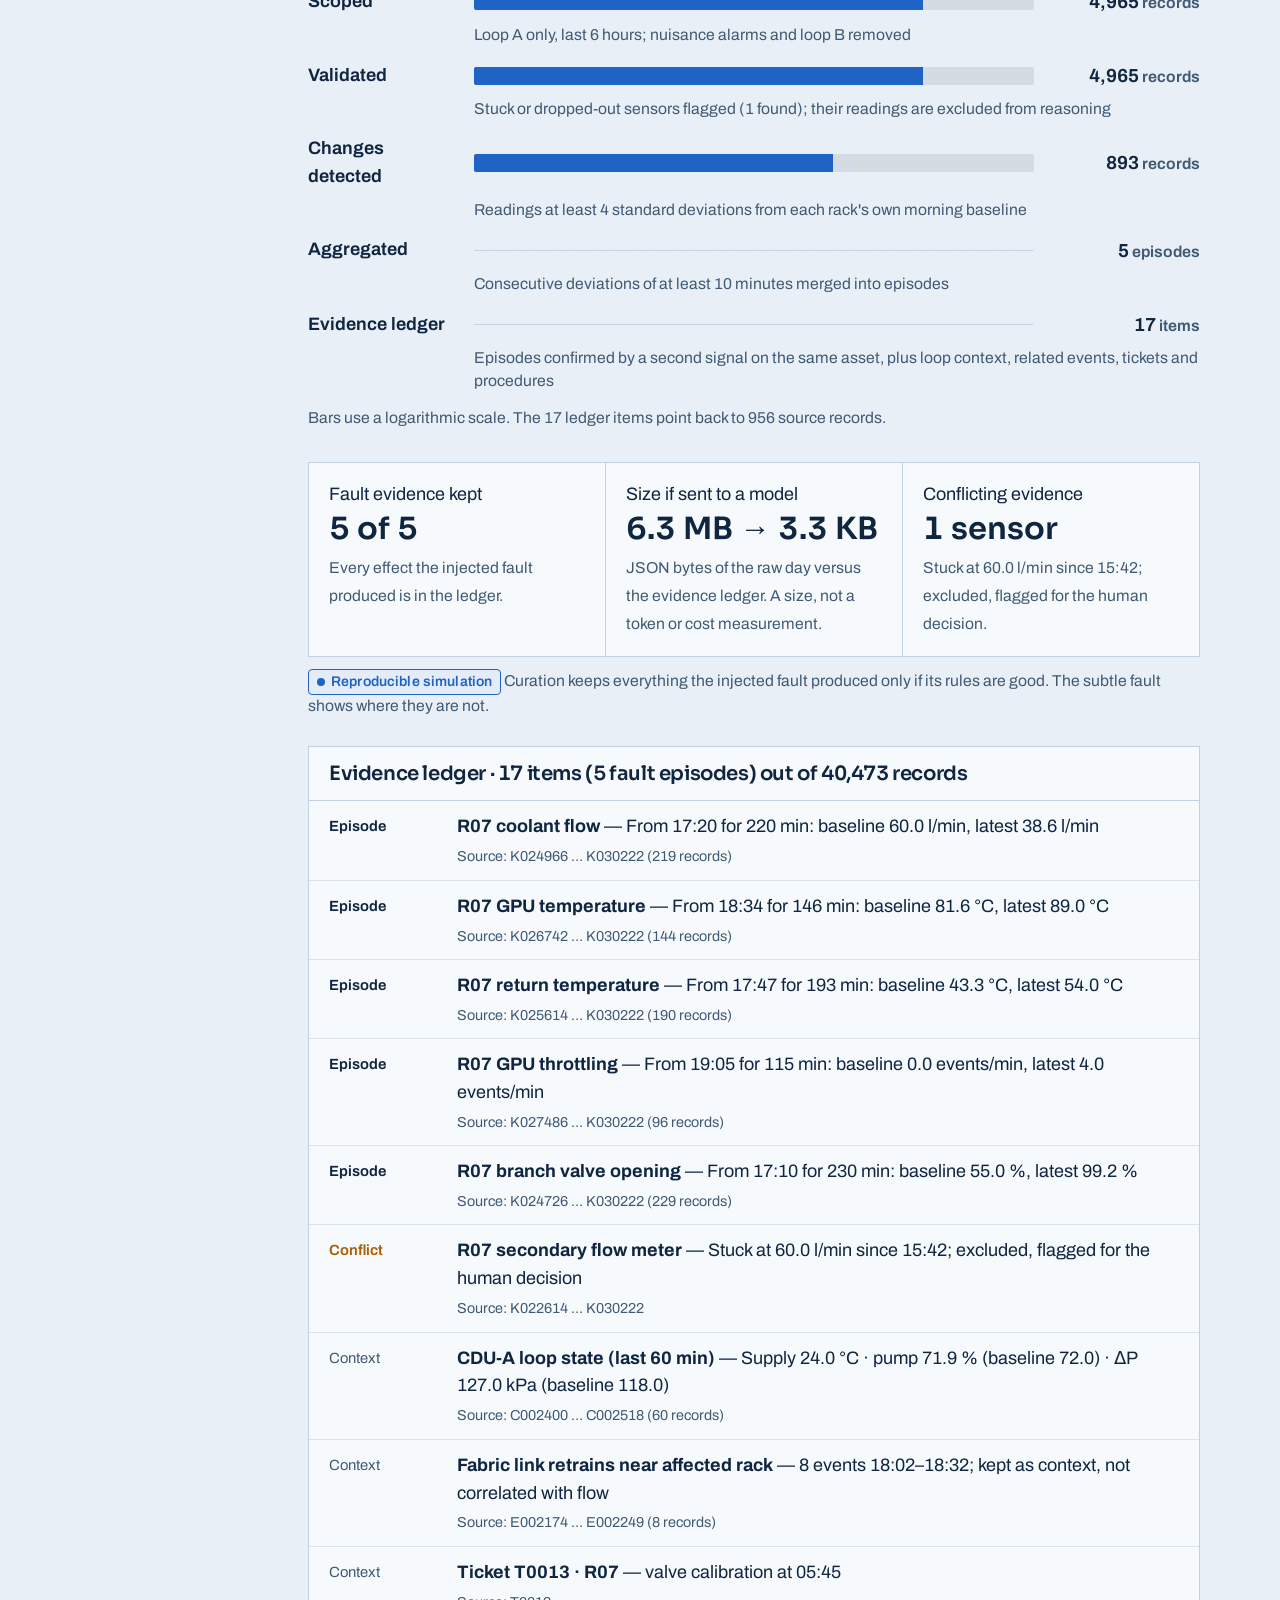
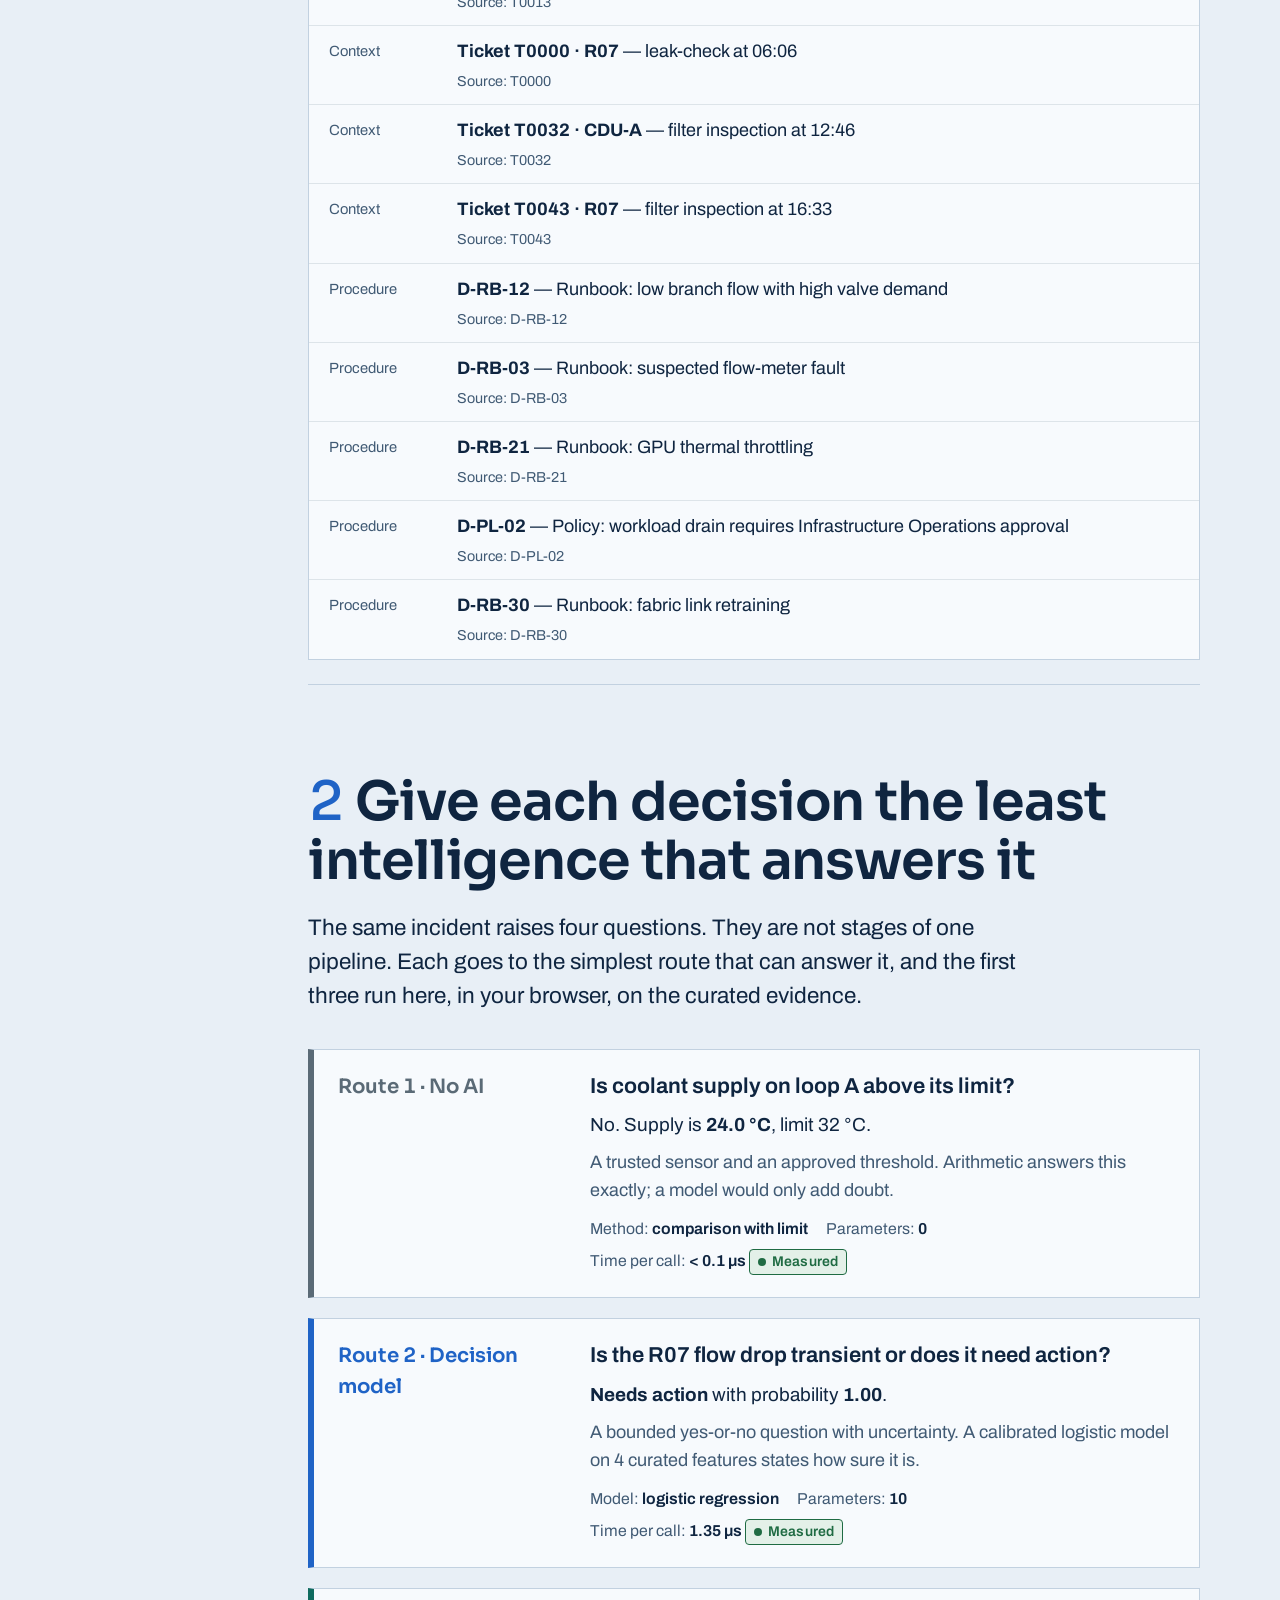
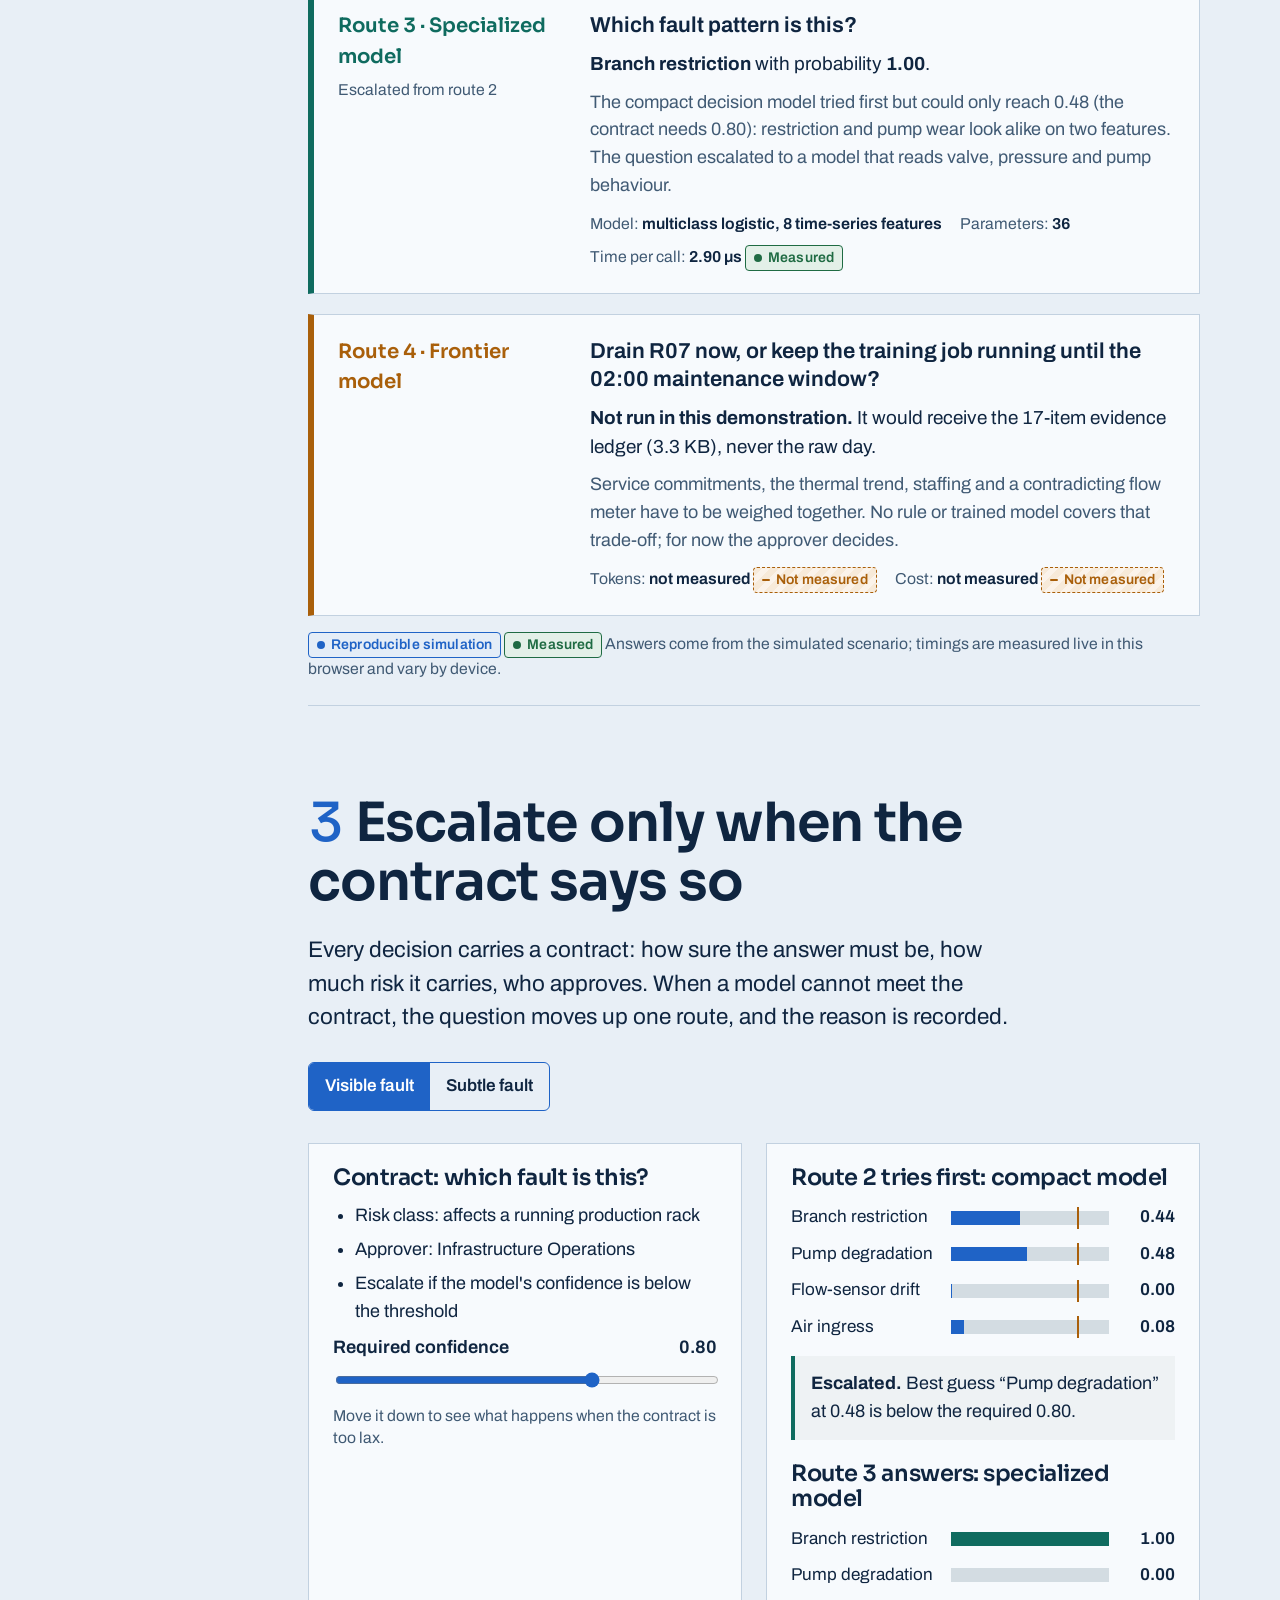
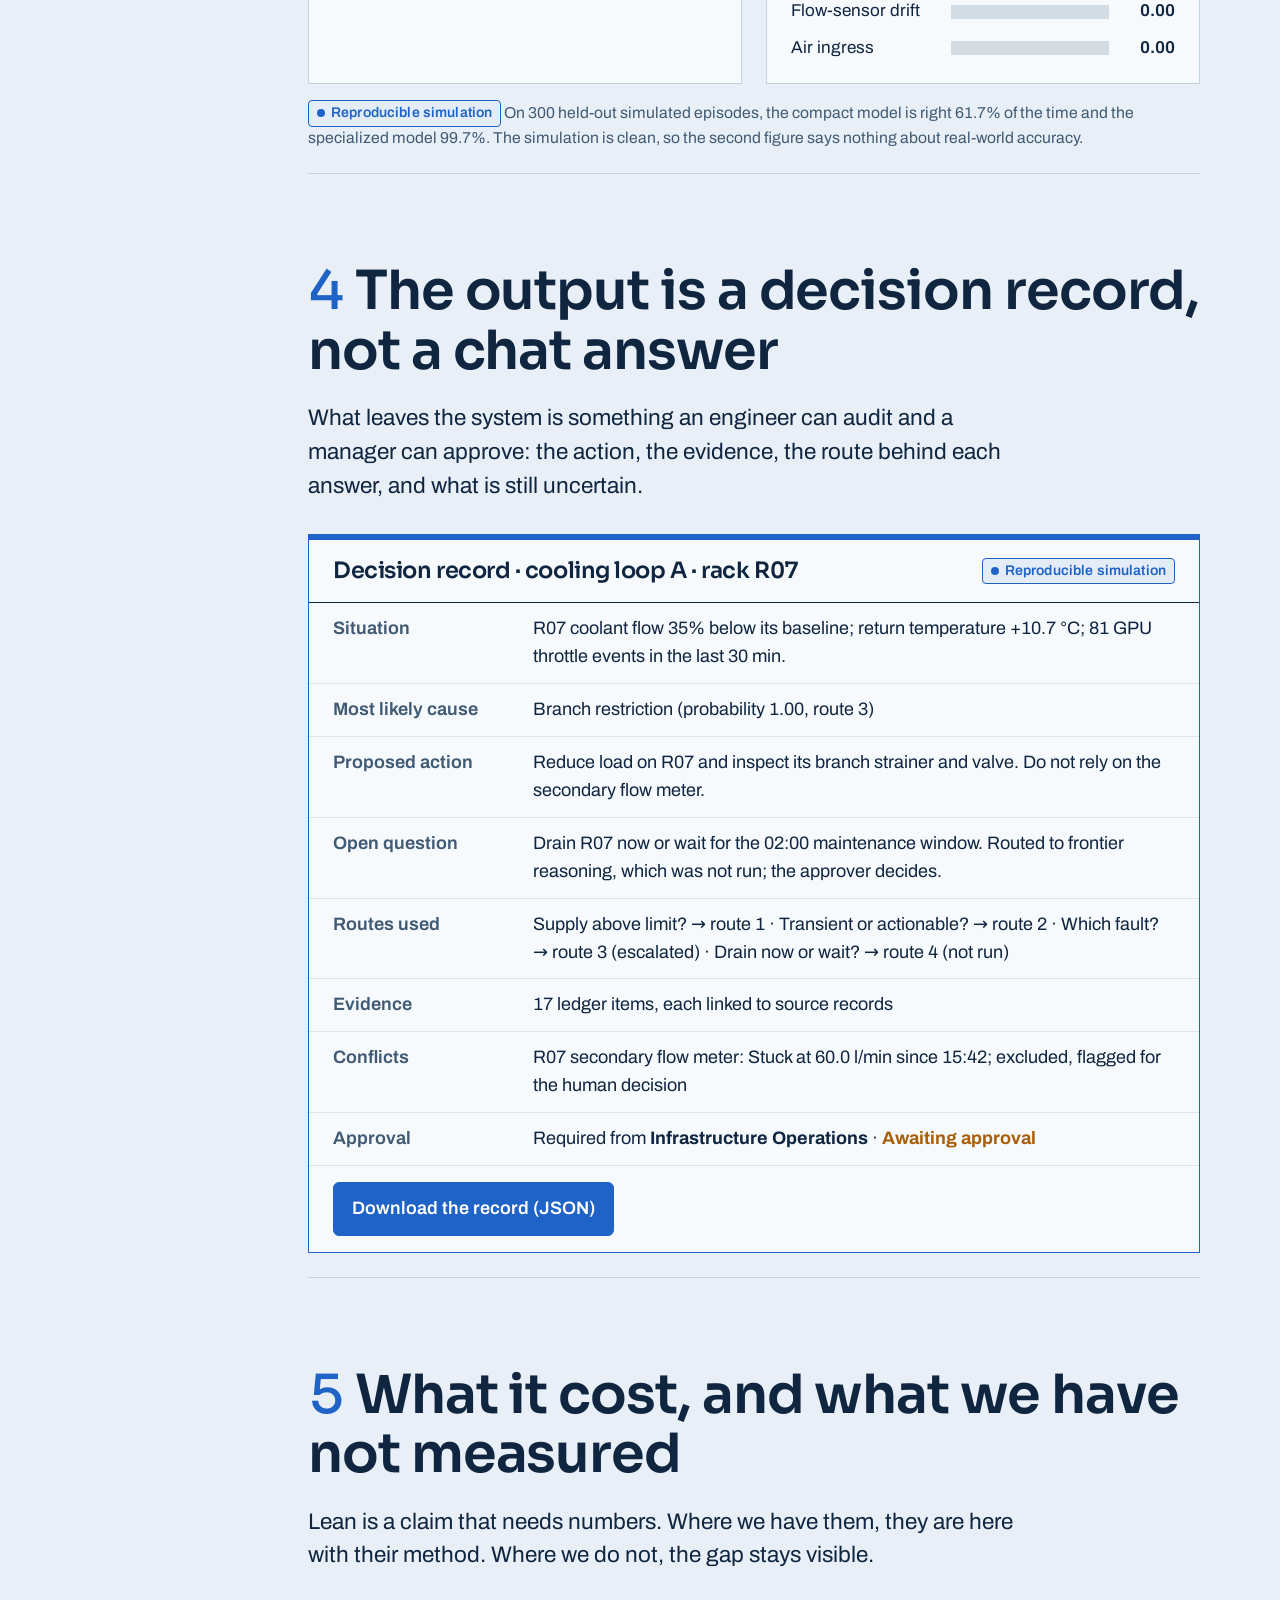
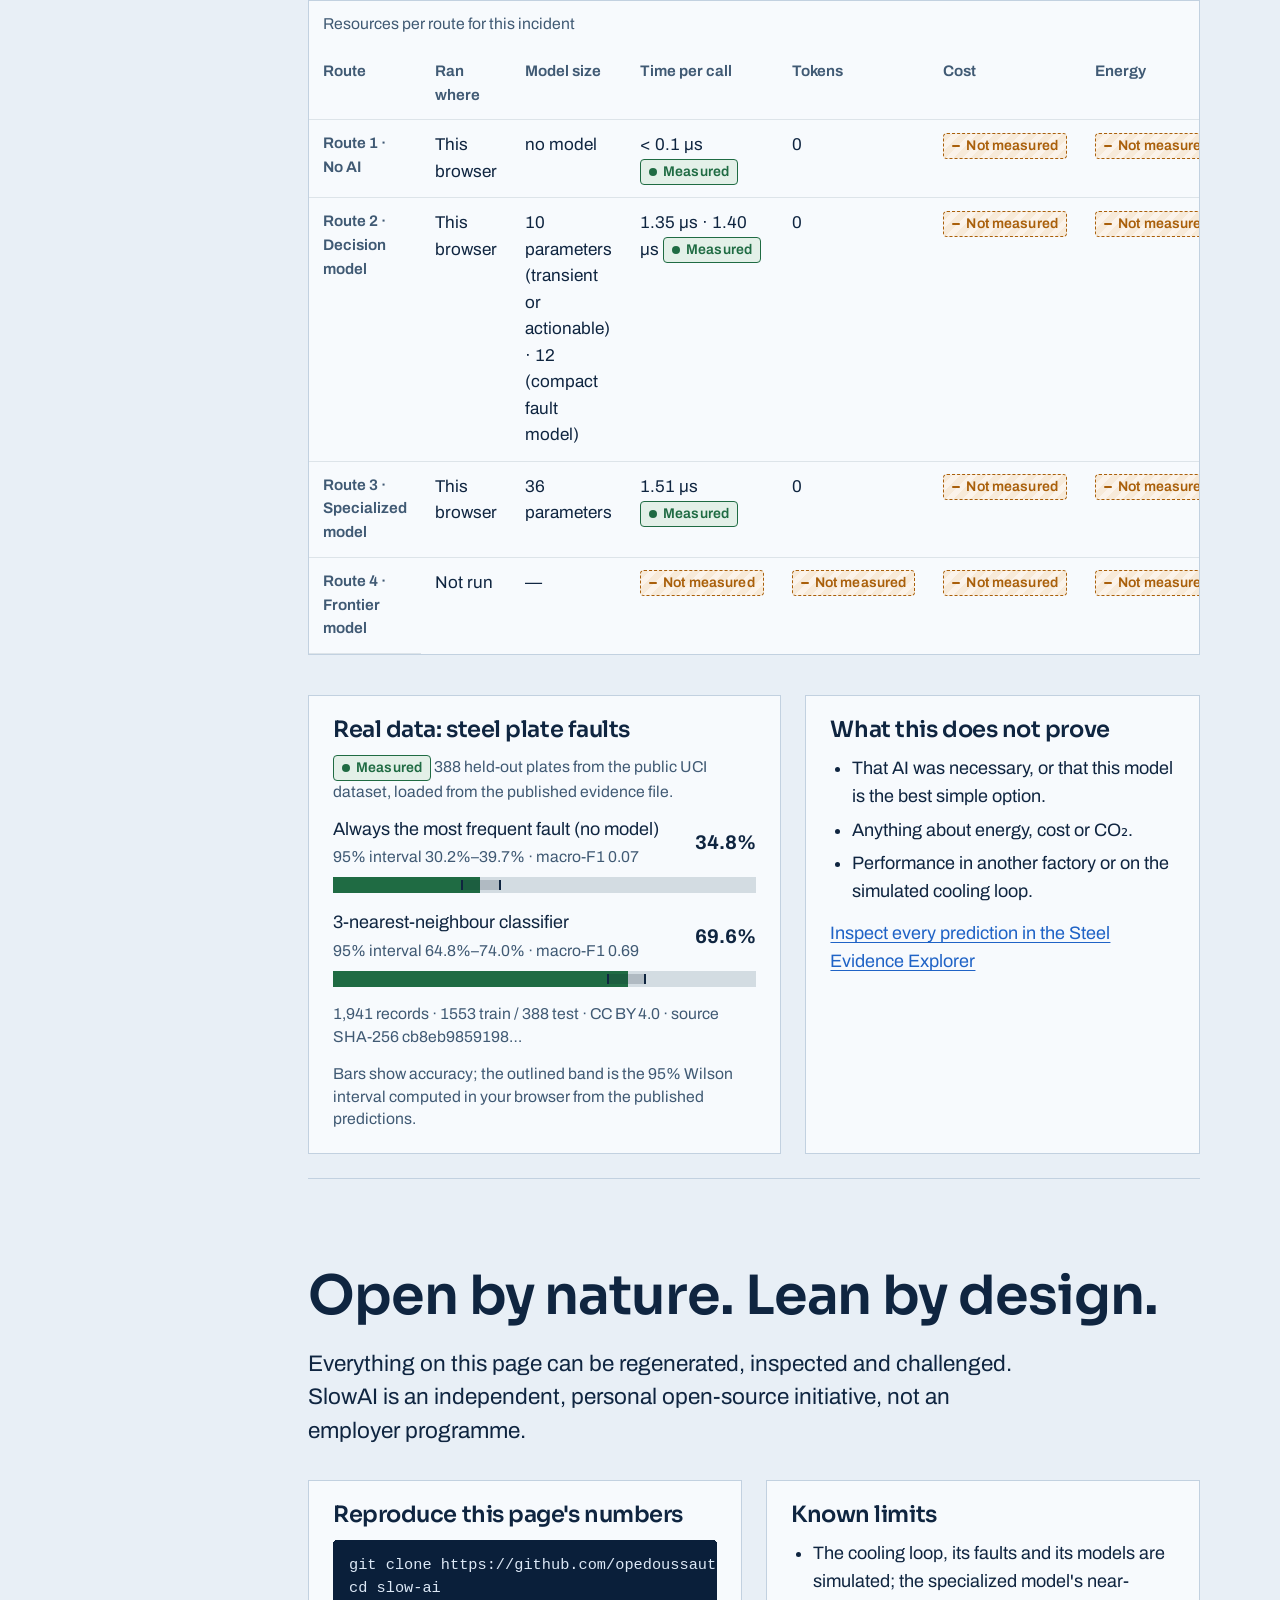
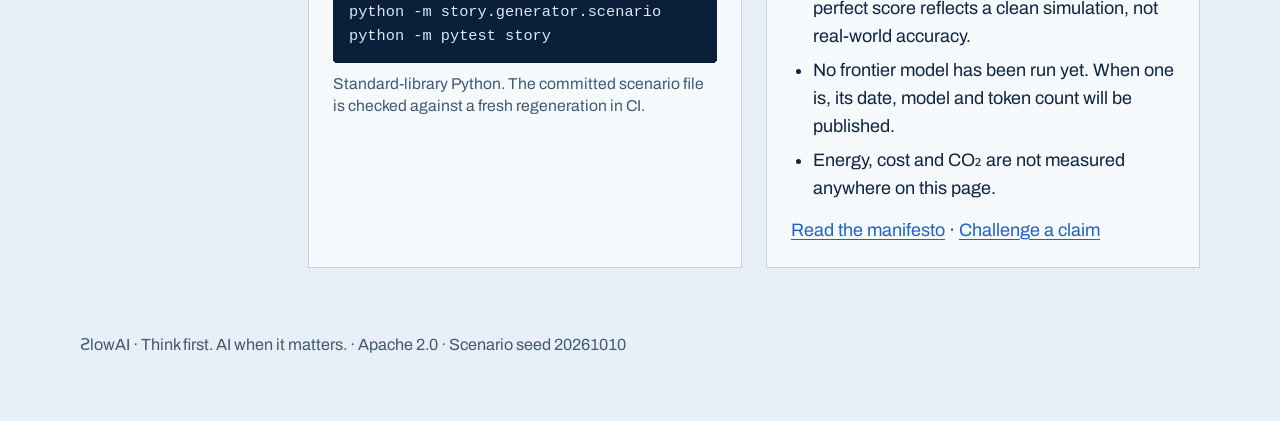
==== commit 15bab845: "feat: Route logo and Sora typeface across site, video and README The reversed S is now a drawn path " ====
--- a/story/index.html
+++ b/story/index.html
@@ -5,7 +5,9 @@
 <meta name="viewport" content="width=device-width, initial-scale=1">
 <title>ƧlowAI — Think first. AI when it matters.</title>
 <meta name="description" content="SlowAI gives each industrial decision the least intelligence that answers it well: curated evidence first, then plain software, small decision models, specialized models, and frontier models only at the end.">
+<link rel="preload" href="fonts/sora-latin-wght-normal.woff2" as="font" type="font/woff2" crossorigin>
 <link rel="preload" href="fonts/archivo-latin-standard-normal.woff2" as="font" type="font/woff2" crossorigin>
+<link rel="icon" href="../assets/brand/slowai-icon.svg" type="image/svg+xml">
 <link rel="stylesheet" href="story.css">
 <script type="module" src="story.js"></script>
 </head>
@@ -15,7 +17,7 @@
 <header class="hero">
   <div class="wrap">
     <div class="topbar">
-      <a class="brand" href="./"><b>Ƨ</b>lowAI</a>
+      <a class="brand" href="./"><img src="../assets/brand/slowai-logo-dark.svg" alt="SlowAI" width="152" height="36"></a>
       <nav aria-label="Project">
         <a href="#measure">Evidence</a>
         <a href="https://github.com/opedoussaut/slow-ai">Source code</a>
--- a/story/story.css
+++ b/story/story.css
@@ -1,3 +1,10 @@
+@font-face {
+  font-family: "Sora";
+  font-style: normal;
+  font-display: swap;
+  font-weight: 100 800;
+  src: url("fonts/sora-latin-wght-normal.woff2") format("woff2-variations");
+}
 @font-face {
   font-family: "Archivo";
   font-style: normal;
@@ -57,10 +64,10 @@
 .skip { position: absolute; left: -9999px; top: 0; }
 .skip:focus { left: 16px; top: 16px; z-index: 10; background: var(--surface); padding: 8px 12px; }
 
-h1, h2, h3 { font-stretch: 78%; line-height: 1.05; margin: 0; letter-spacing: -0.01em; }
-h1 { font-size: clamp(3rem, 9vw, 6.4rem); font-weight: 760; }
-h2 { font-size: clamp(2.1rem, 5vw, 3.4rem); font-weight: 720; }
-h3 { font-size: 1.35rem; font-weight: 680; font-stretch: 88%; }
+h1, h2, h3 { font-family: "Sora", "Archivo", system-ui, sans-serif; line-height: 1.1; margin: 0; letter-spacing: -0.02em; }
+h1 { font-size: clamp(3rem, 9vw, 6.4rem); font-weight: 650; }
+h2 { font-size: clamp(1.9rem, 4.4vw, 3rem); font-weight: 620; }
+h3 { font-size: 1.25rem; font-weight: 600; }
 p { margin: 0; }
 .wrap { width: min(var(--wide), 100% - 32px); margin-inline: auto; }
 .prose { max-width: var(--text); }
@@ -73,10 +80,10 @@
 .hero { background: var(--night); color: var(--night-ink); padding: 28px 0 56px; }
 .hero a { color: #9cc7ec; }
 .topbar { display: flex; justify-content: space-between; align-items: baseline; gap: 16px; flex-wrap: wrap; }
-.brand { font-stretch: 110%; font-weight: 760; font-size: 1.3rem; color: var(--night-ink); text-decoration: none; }
-.brand b { font-weight: 760; color: var(--blue-bright); }
+.brand { display: inline-flex; align-items: center; }
+.brand img { height: 36px; width: auto; }
 .topbar nav { display: flex; gap: 20px; font-size: 0.95rem; }
-.hero h1 { margin-top: 64px; font-size: clamp(2.8rem, 7.4vw, 5.6rem); color: #f2f6f9; }
+.hero h1 { margin-top: 64px; font-size: clamp(2.5rem, 6.6vw, 5rem); color: #f2f6f9; }
 .hero h1 span { display: block; }
 .hero .lead { margin-top: 24px; max-width: 38rem; color: var(--night-ink); }
 .stream { margin: 48px 0 0; border-top: 1px solid #23406a; padding-top: 20px; }
@@ -122,7 +129,7 @@
 .chapter { padding: 88px 0 24px; border-bottom: 1px solid var(--rule); scroll-margin-top: 8px; }
 .chapter:last-child { border-bottom: 0; }
 .chapter > .prose { margin-top: 20px; }
-.step-no { color: var(--ink-2); font-weight: 500; font-stretch: 100%; }
+.step-no { color: var(--blue); font-weight: 500; }
 .block { margin-top: 40px; }
 
 .switch { display: inline-flex; border: 1px solid var(--ink); border-radius: 6px; overflow: hidden; margin-top: 28px; }
@@ -142,7 +149,7 @@
 .stage-rule { grid-column: 2 / 4; margin-top: -8px; }
 .facts { margin-top: 32px; display: grid; grid-template-columns: repeat(3, 1fr); gap: 1px; background: var(--rule); border: 1px solid var(--rule); }
 .fact { background: var(--surface); padding: 18px 20px; }
-.fact strong { display: block; font-size: 1.9rem; font-stretch: 82%; font-weight: 720; line-height: 1.1; margin: 4px 0 8px; }
+.fact strong { display: block; font-family: "Sora", sans-serif; font-size: 1.7rem; font-weight: 620; line-height: 1.1; margin: 4px 0 8px; }
 .fact.alert strong { color: var(--route-4); }
 
 .ledger { margin-top: 28px; border: 1px solid var(--rule); background: var(--surface); }
@@ -162,7 +169,7 @@
 .route[data-route="2"] { --c: var(--route-2); }
 .route[data-route="3"] { --c: var(--route-3); }
 .route[data-route="4"] { --c: var(--route-4); }
-.route-head .route-name { color: var(--c); font-weight: 700; font-stretch: 85%; font-size: 1.2rem; }
+.route-head .route-name { color: var(--c); font-family: "Sora", sans-serif; font-weight: 620; font-size: 1.1rem; }
 .route-head p { margin-top: 6px; }
 .route-q { font-size: 1.2rem; font-weight: 640; line-height: 1.3; }
 .route-answer { margin-top: 10px; font-size: 1.05rem; }
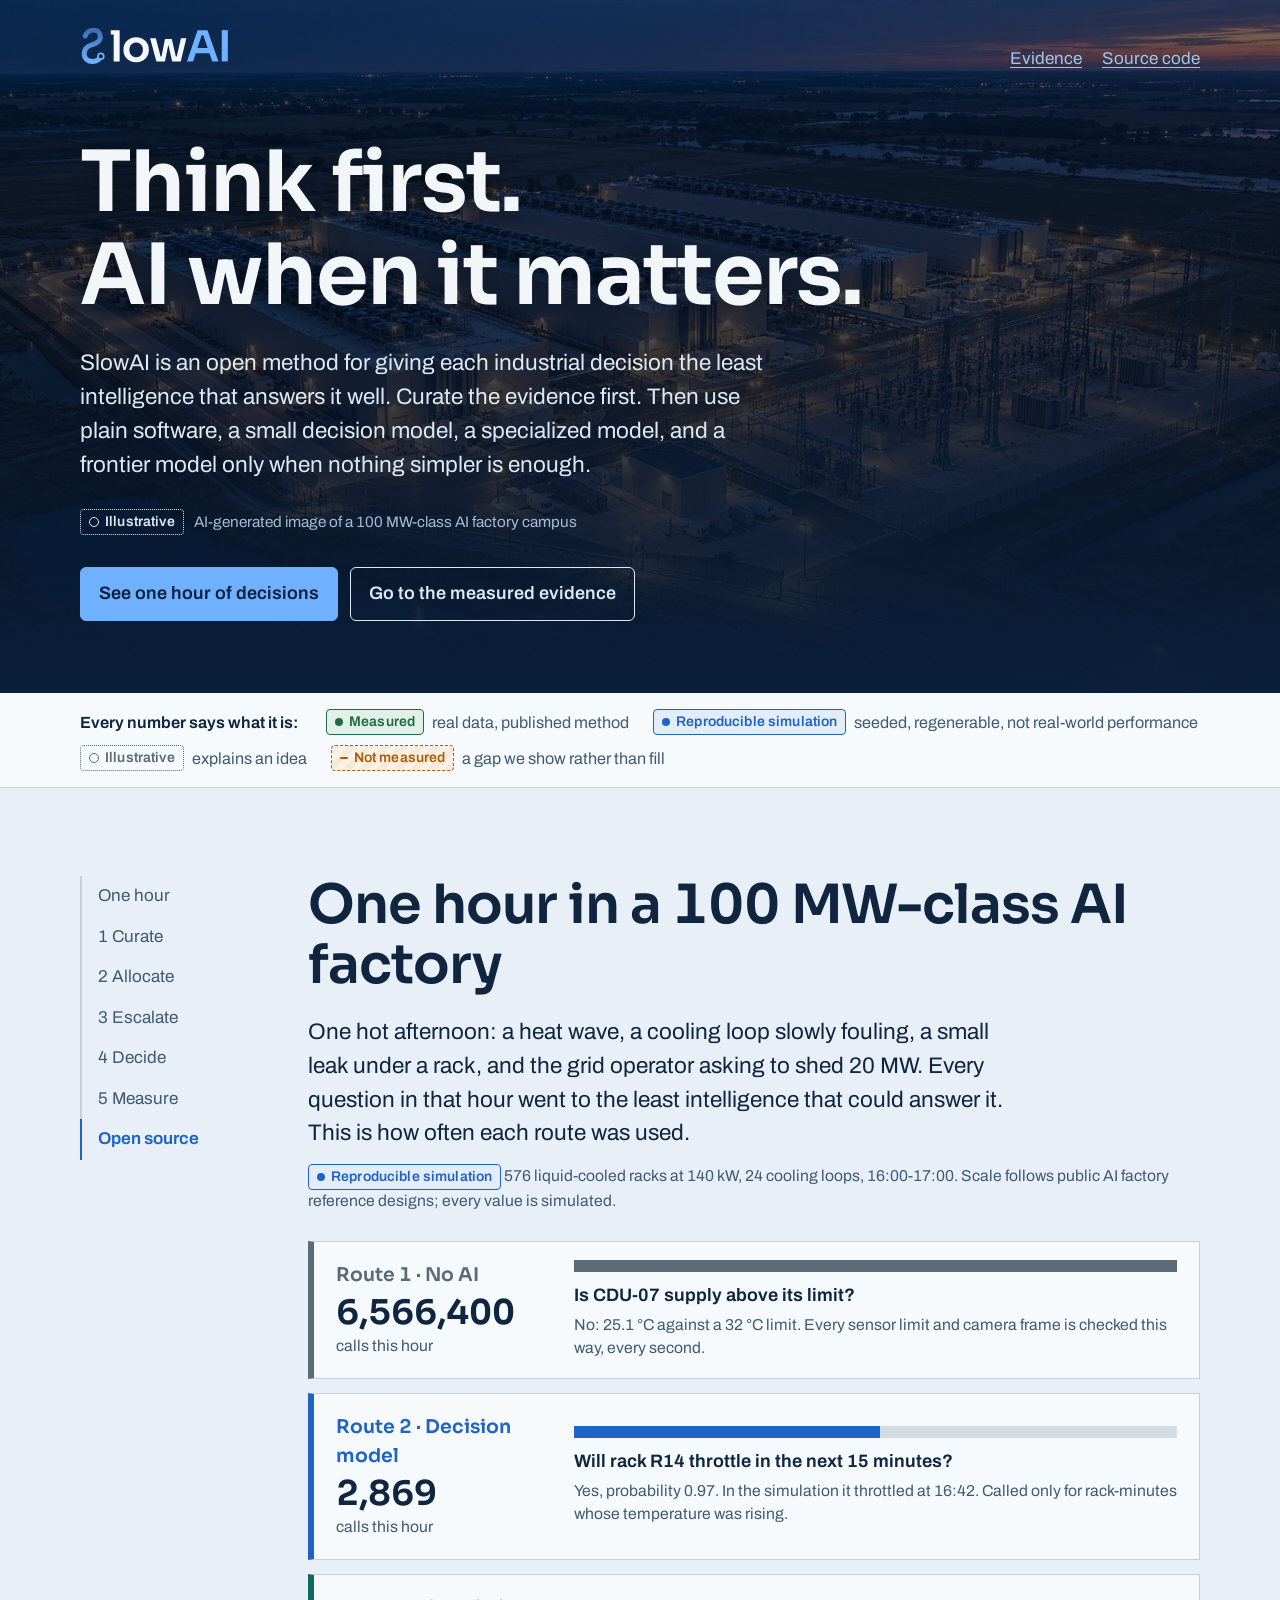
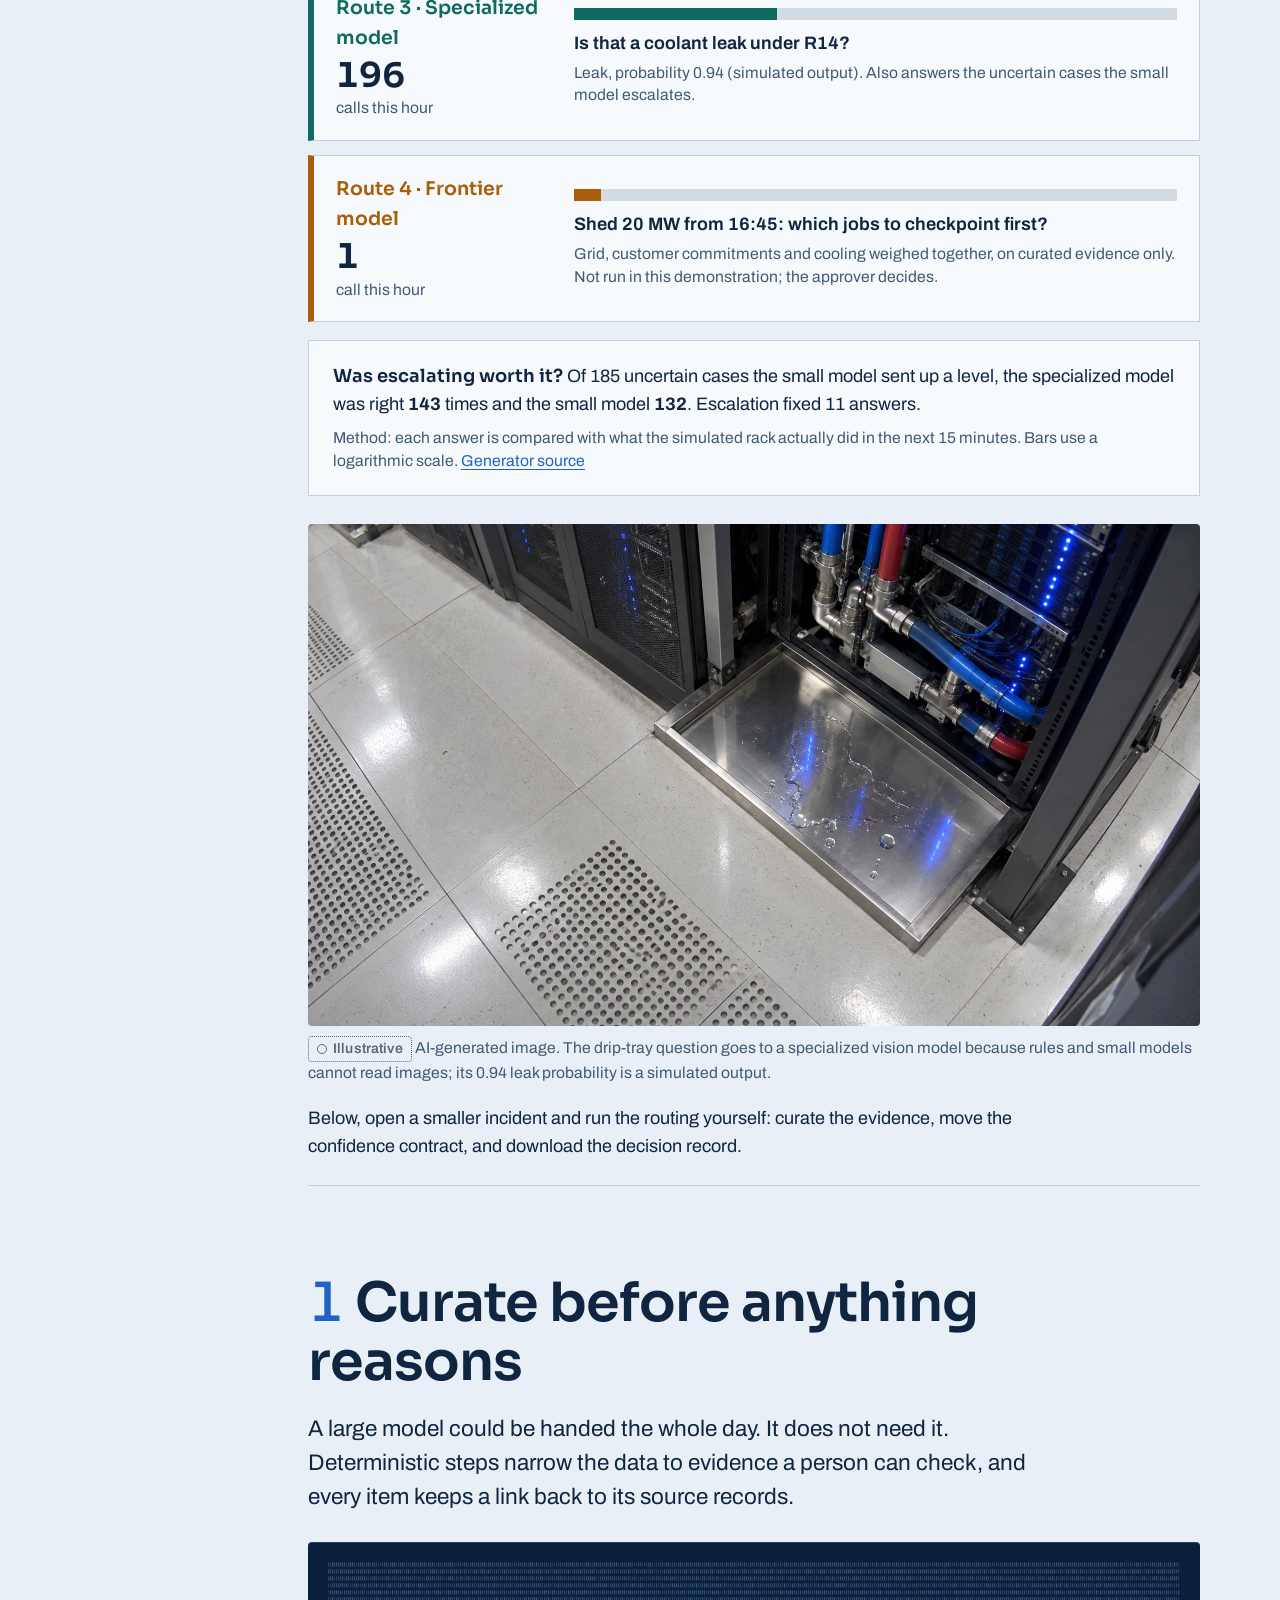
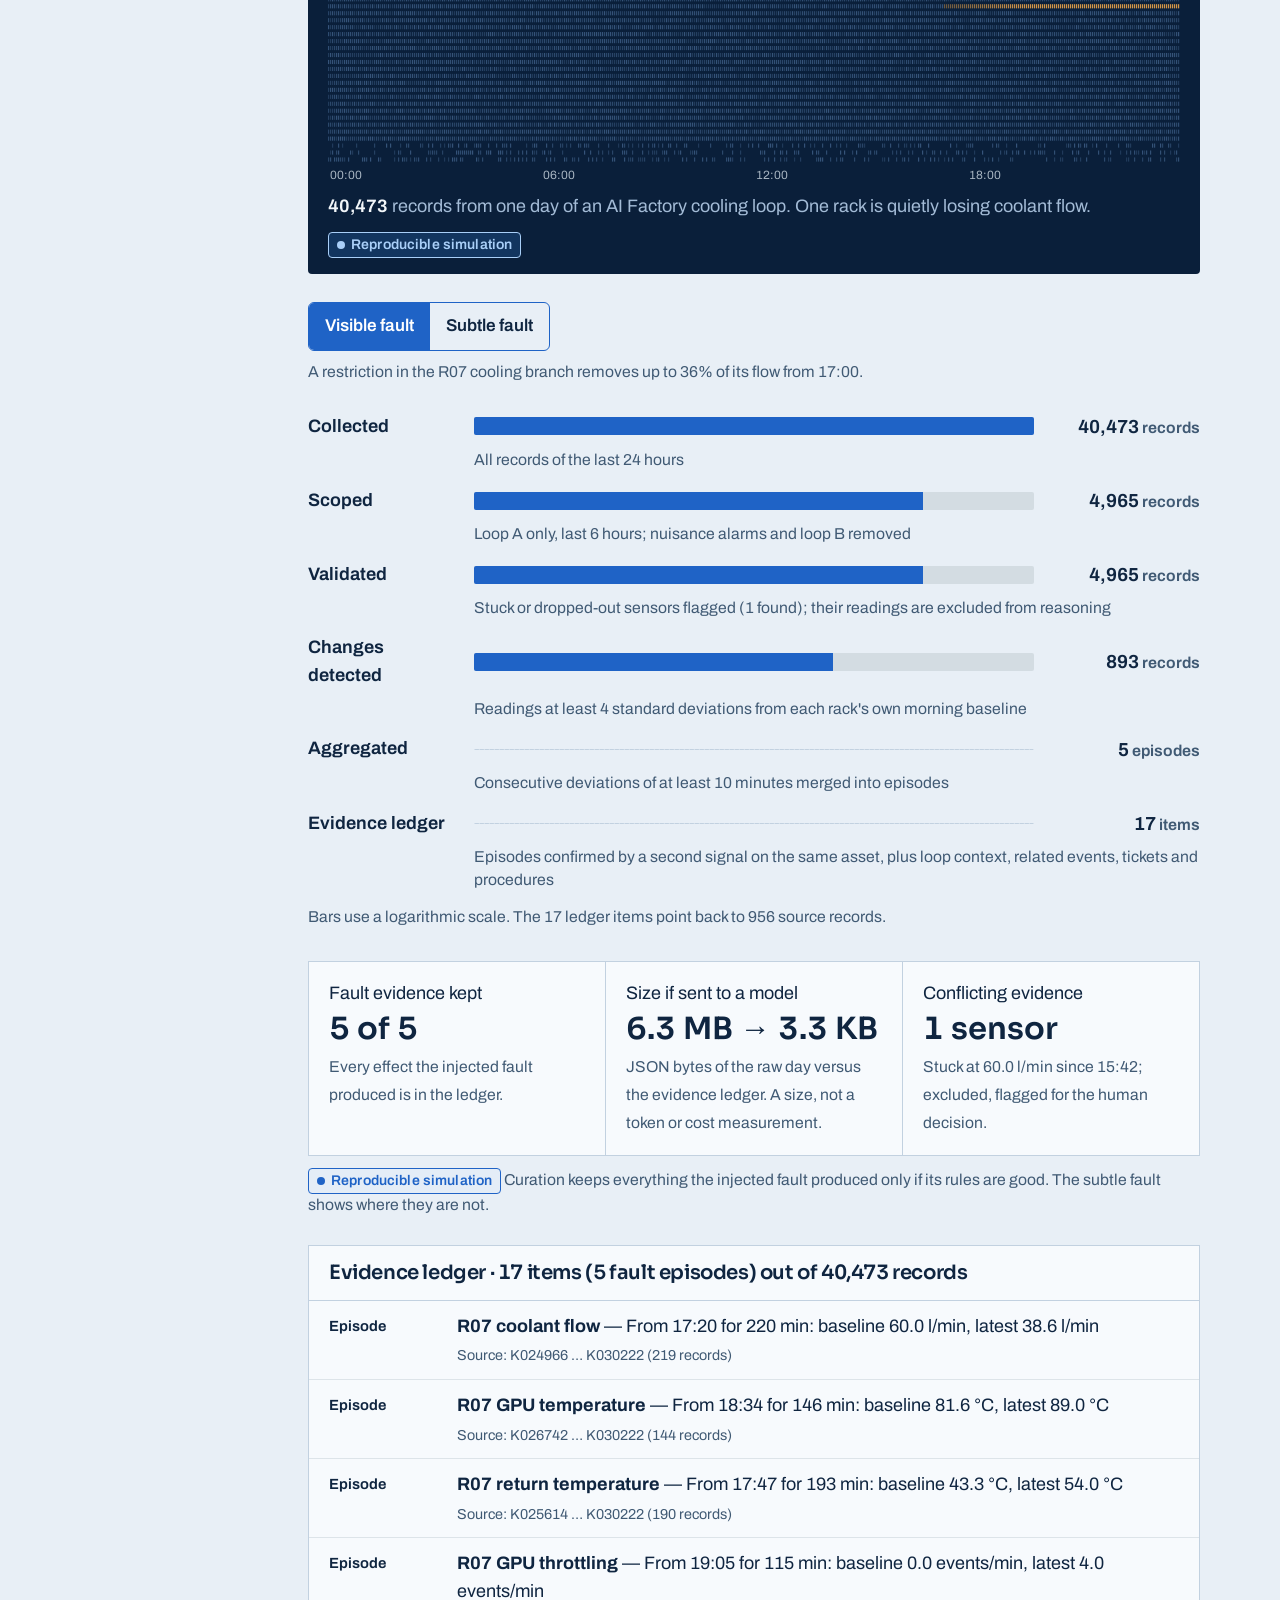
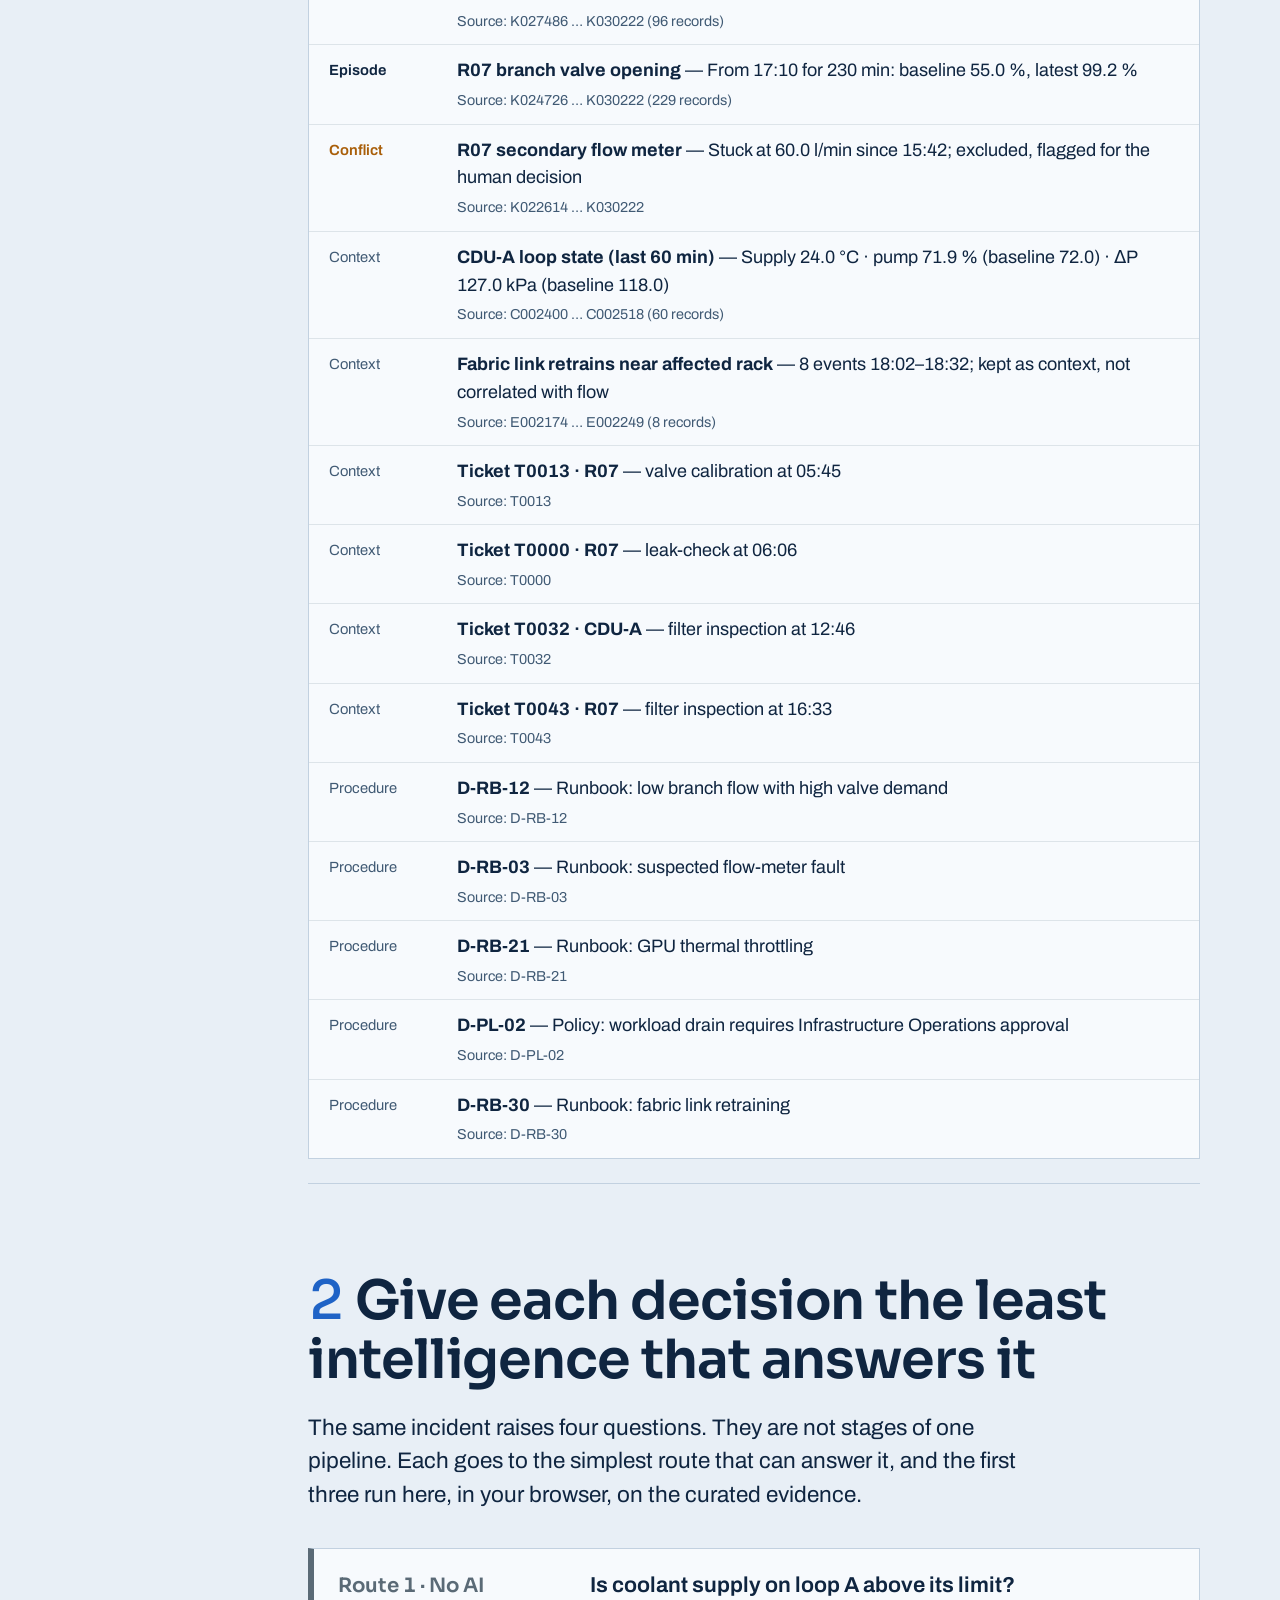
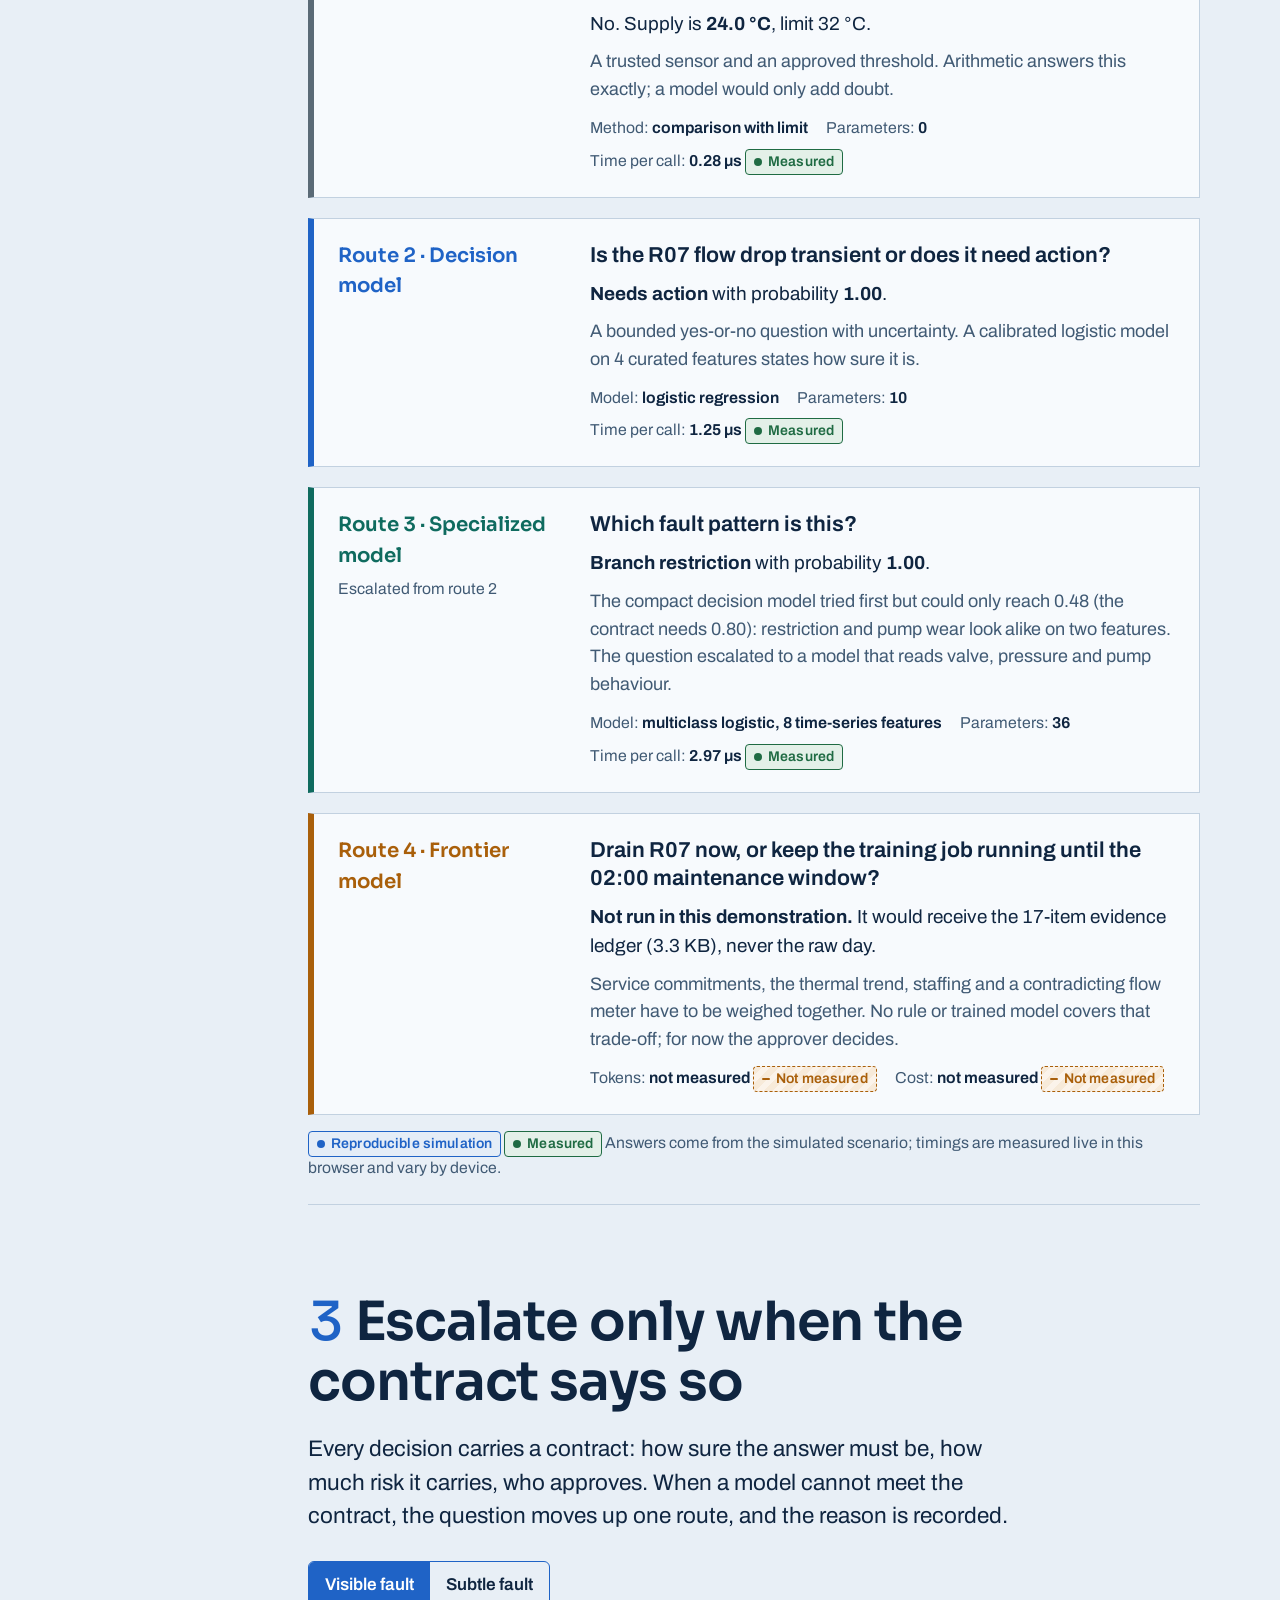
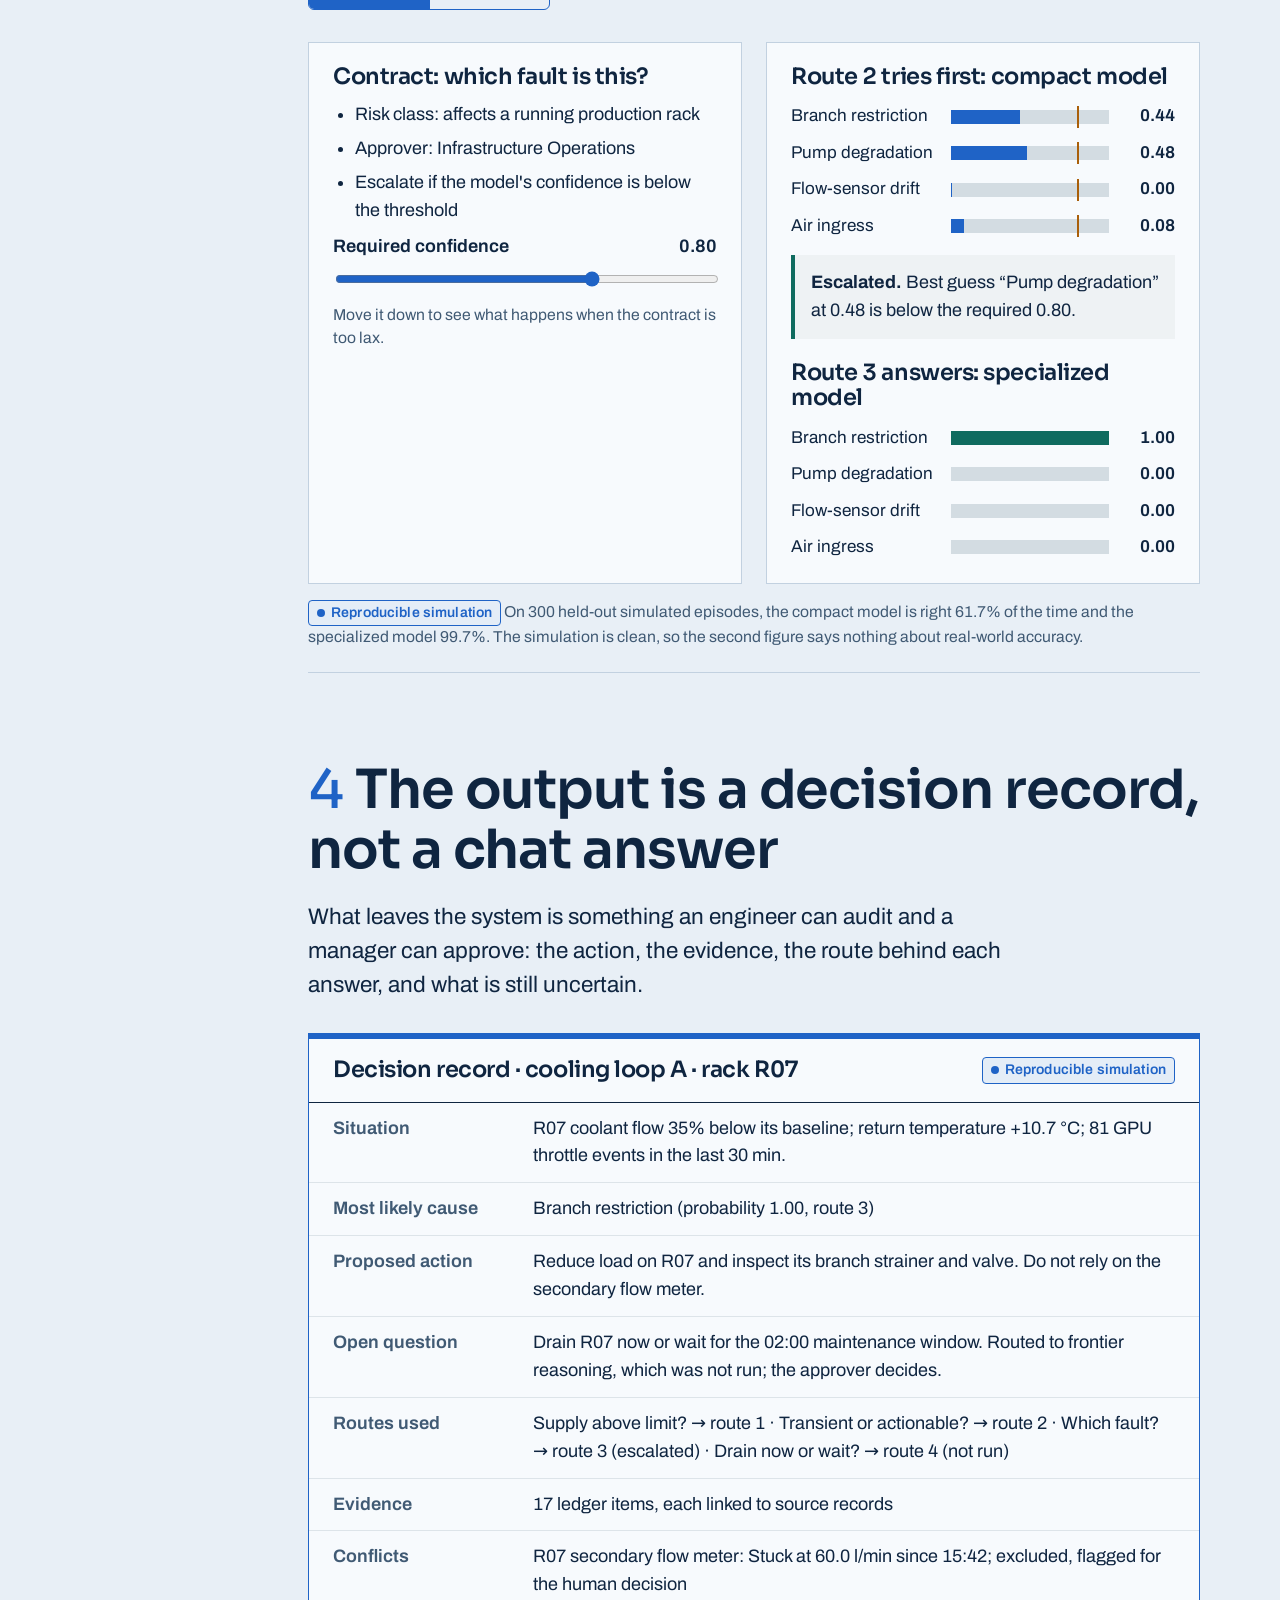
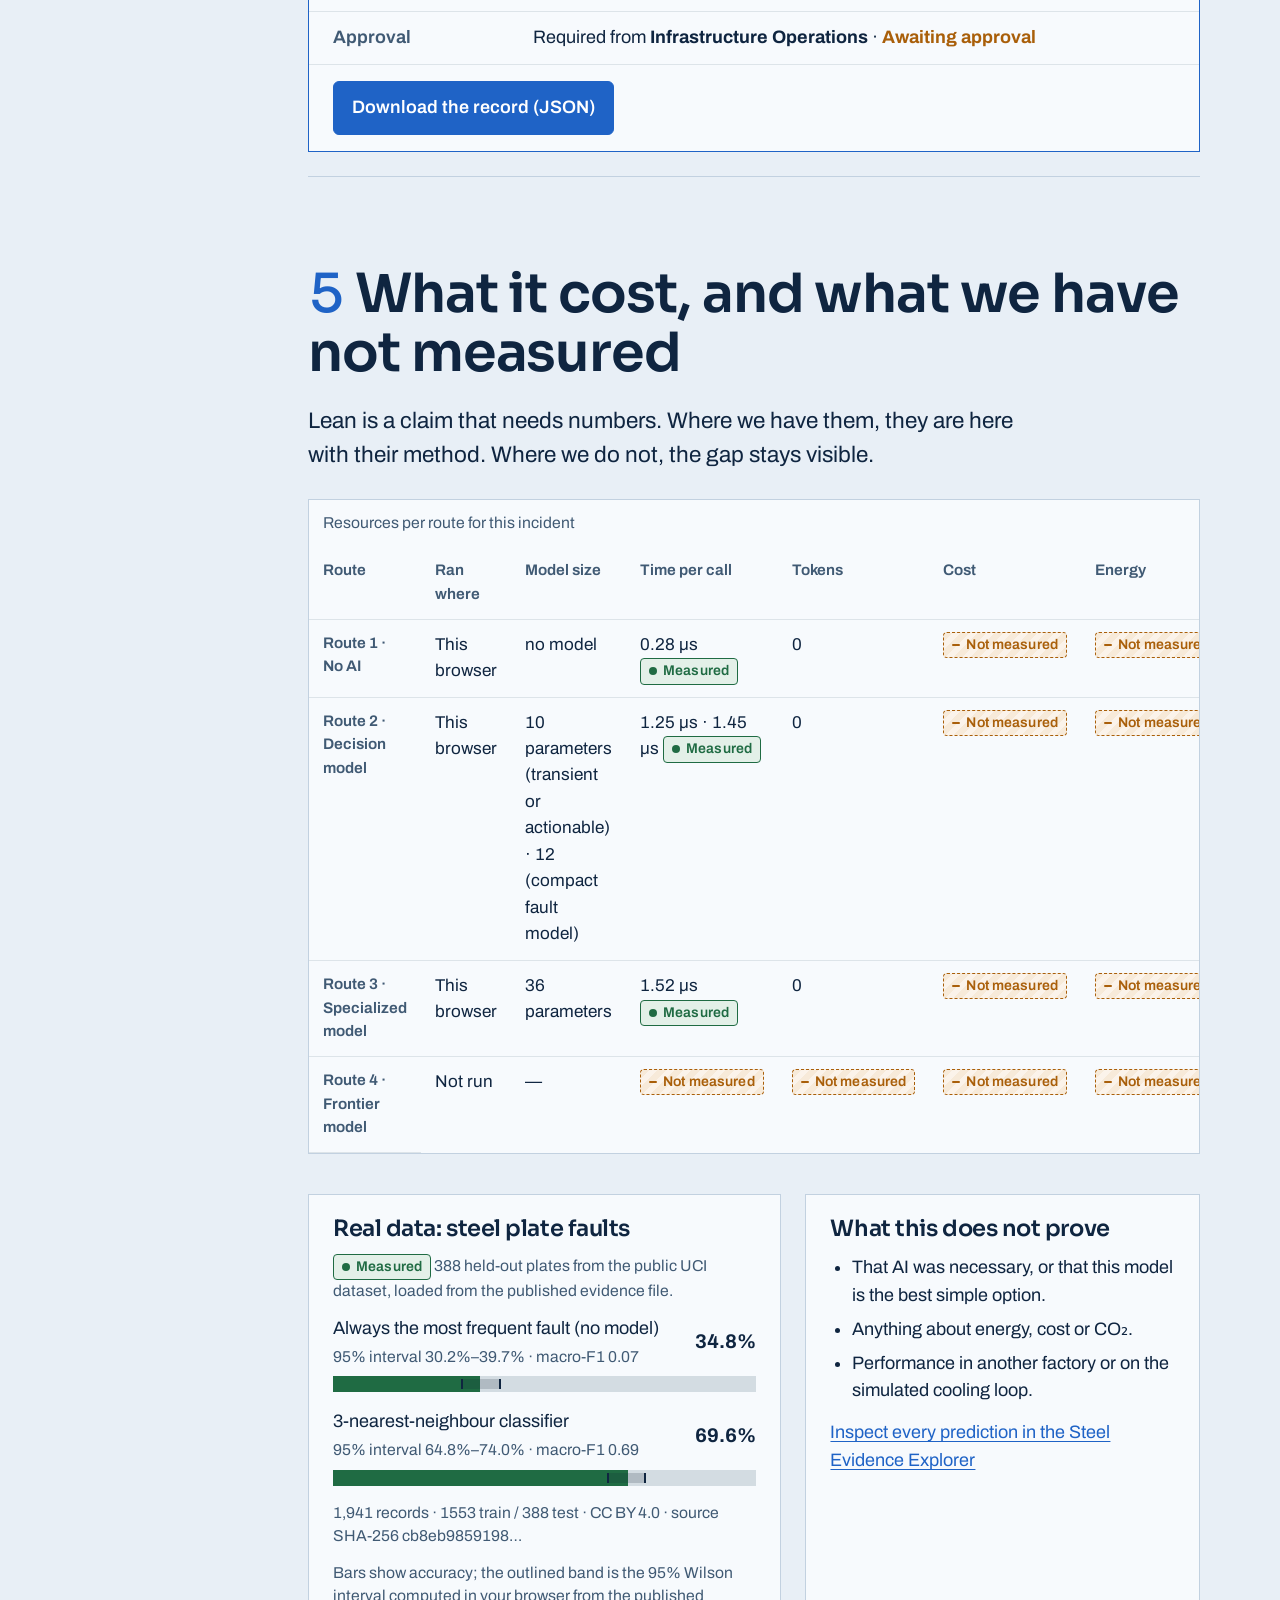
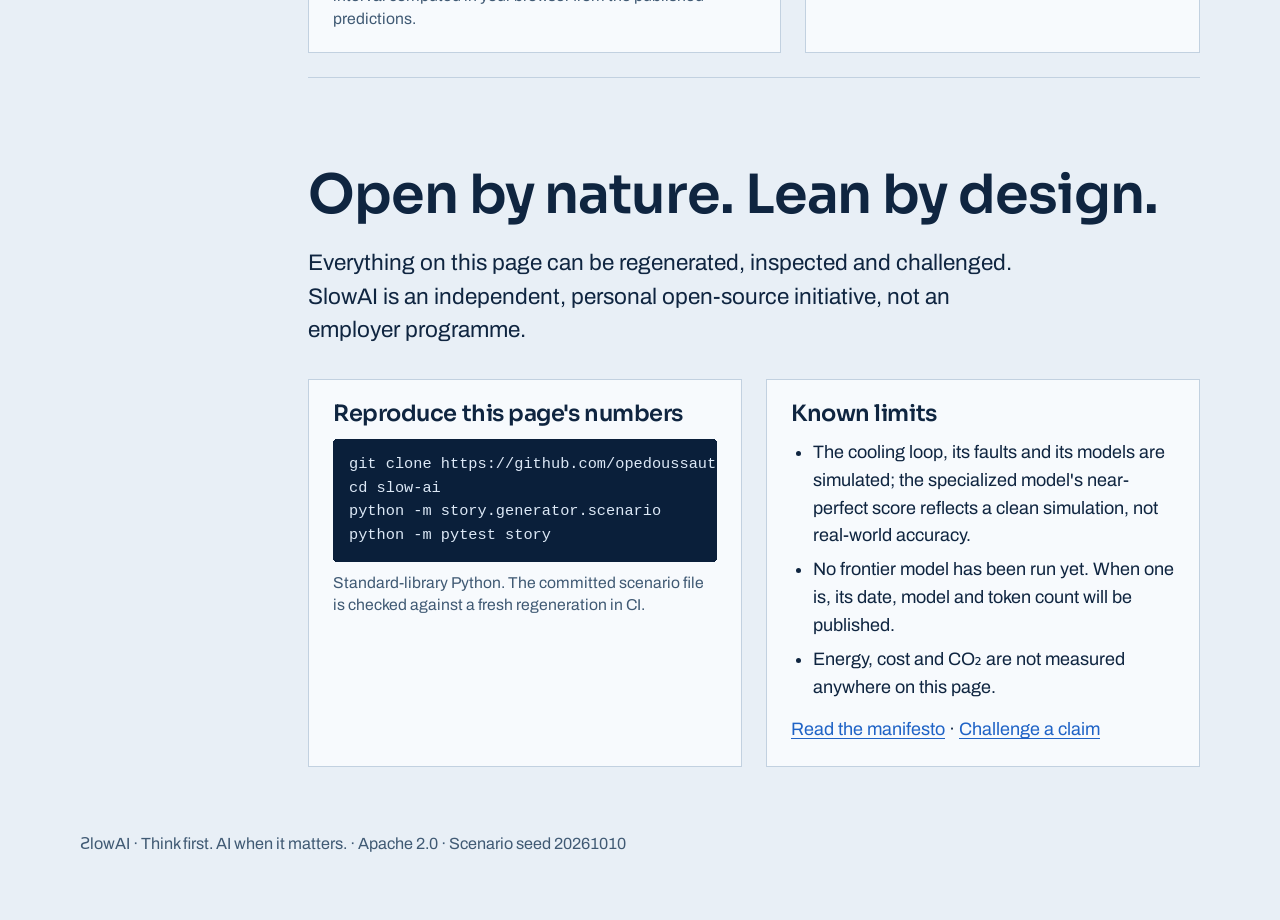
==== commit a5405013: "feat: bring the 100 MW-class campus hour to the public site The site now opens on the campus illustr" ====
--- a/story/index.html
+++ b/story/index.html
@@ -14,7 +14,7 @@
 <body>
 <a class="skip" href="#main">Skip to the story</a>
 
-<header class="hero">
+<header class="hero hero-photo">
   <div class="wrap">
     <div class="topbar">
       <a class="brand" href="./"><img src="../assets/brand/slowai-logo-dark.svg" alt="SlowAI" width="152" height="36"></a>
@@ -25,15 +25,9 @@
     </div>
     <h1><span>Think first.</span> <span>AI when it matters.</span></h1>
     <p class="lead">SlowAI is an open method for giving each industrial decision the least intelligence that answers it well. Curate the evidence first. Then use plain software, a small decision model, a specialized model, and a frontier model only when nothing simpler is enough.</p>
-    <figure class="stream" data-ev-scope>
-      <canvas id="stream" aria-label="Density of simulated cooling-loop records over 24 hours, one row per data source" role="img"></canvas>
-      <figcaption>
-        <span><strong data-metric data-ev="simulation" id="rawTotal">40,473</strong> records from one day of an AI Factory cooling loop. One rack is quietly losing coolant flow.</span>
-        <span class="ev" data-kind="simulation">Reproducible simulation</span>
-      </figcaption>
-    </figure>
+    <p class="hero-credit"><span class="ev" data-kind="illustrative">Illustrative</span> AI-generated image of a 100 MW-class AI factory campus</p>
     <div class="hero-actions">
-      <a class="btn btn-primary" href="#curate">Follow the incident</a>
+      <a class="btn btn-primary" href="#hour">See one hour of decisions</a>
       <a class="btn" href="#measure">Go to the measured evidence</a>
     </div>
   </div>
@@ -52,6 +46,7 @@
 <div class="wrap layout">
   <nav class="rail" aria-label="Story chapters">
     <ol>
+      <li><a href="#hour">One hour</a></li>
       <li><a href="#curate">1 Curate</a></li>
       <li><a href="#allocate">2 Allocate</a></li>
       <li><a href="#escalate">3 Escalate</a></li>
@@ -62,11 +57,34 @@
   </nav>
 
   <main id="main">
+    <section class="chapter" id="hour" aria-labelledby="hour-h" data-ev-scope>
+      <h2 id="hour-h">One hour in a 100 MW-class AI factory</h2>
+      <div class="prose">
+        <p class="lead">One hot afternoon: a heat wave, a cooling loop slowly fouling, a small leak under a rack, and the grid operator asking to shed 20 MW. Every question in that hour went to the least intelligence that could answer it. This is how often each route was used.</p>
+      </div>
+      <p class="small quiet" style="margin-top:14px"><span class="ev" data-kind="simulation">Reproducible simulation</span> <span id="campusScale">576 liquid-cooled racks at 140 kW, 24 cooling loops, 16:00 to 17:00.</span> Scale follows public AI factory reference designs; every value is simulated.</p>
+      <div class="hour" id="hourRoutes" aria-live="polite"><p class="small quiet">Loading the simulated hour…</p></div>
+      <div class="panel hour-escalation" id="hourEscalation"></div>
+      <figure class="hour-photo">
+        <img src="img/drip-tray.jpg" alt="AI-generated image of a drip tray under a liquid-cooled rack, with a small coolant puddle" width="1672" height="941" loading="lazy">
+        <figcaption class="small quiet"><span class="ev" data-kind="illustrative">Illustrative</span> AI-generated image. The drip-tray question goes to a specialized vision model because rules and small models cannot read images; its 0.94 leak probability is a simulated output.</figcaption>
+      </figure>
+      <p class="block prose">Below, open a smaller incident and run the routing yourself: curate the evidence, move the confidence contract, and download the decision record.</p>
+    </section>
+
     <section class="chapter" id="curate" aria-labelledby="curate-h" data-ev-scope>
       <h2 id="curate-h"><span class="step-no">1</span> Curate before anything reasons</h2>
       <div class="prose">
         <p class="lead">A large model could be handed the whole day. It does not need it. Deterministic steps narrow the data to evidence a person can check, and every item keeps a link back to its source records.</p>
       </div>
+      <figure class="stream stream-light">
+      <canvas id="stream" aria-label="Density of simulated cooling-loop records over 24 hours, one row per data source" role="img"></canvas>
+      <figcaption>
+        <span><strong data-metric data-ev="simulation" id="rawTotal">40,473</strong> records from one day of an AI Factory cooling loop. One rack is quietly losing coolant flow.</span>
+        <span class="ev" data-kind="simulation">Reproducible simulation</span>
+      </figcaption>
+    </figure>
+
       <div class="switch" role="group" aria-label="Scenario">
         <button type="button" data-variant="main" aria-pressed="true">Visible fault</button>
         <button type="button" data-variant="subtle" aria-pressed="false">Subtle fault</button>
--- a/story/story.css
+++ b/story/story.css
@@ -250,3 +250,42 @@
 @media (prefers-reduced-motion: reduce) {
   * { transition: none !important; animation: none !important; scroll-behavior: auto !important; }
 }
+
+/* ---------- Campus hero and "one hour" overview ---------- */
+.hero-photo {
+  background:
+    linear-gradient(180deg, rgba(6, 18, 36, .55) 0%, rgba(6, 18, 36, .78) 55%, rgba(10, 31, 58, 1) 100%),
+    url("img/campus.jpg") center 60% / cover no-repeat, var(--night);
+  padding-bottom: 72px;
+}
+.hero-photo h1 { text-shadow: 0 2px 24px rgba(0, 0, 0, .35); }
+.hero-credit { margin-top: 28px; color: var(--night-ink-2); font-size: .85rem; display: flex; gap: 10px; align-items: center; flex-wrap: wrap; }
+.hero-photo .ev[data-kind="illustrative"] { color: var(--night-ink); }
+
+.hour { margin-top: 28px; display: grid; gap: 14px; }
+.hour-row { background: var(--surface); border: 1px solid var(--rule); border-left: 6px solid var(--c); padding: 18px 22px;
+  display: grid; grid-template-columns: 210px 1fr; gap: 10px 28px; align-items: center; }
+.hour-row[data-route="1"] { --c: var(--route-1); }
+.hour-row[data-route="2"] { --c: var(--route-2); }
+.hour-row[data-route="3"] { --c: var(--route-3); }
+.hour-row[data-route="4"] { --c: var(--route-4); }
+.hour-name { font-family: "Sora", sans-serif; font-weight: 620; color: var(--c); font-size: 1.05rem; }
+.hour-count { font-family: "Sora", sans-serif; font-size: 1.9rem; font-weight: 650; line-height: 1.1; display: block; margin-top: 4px; }
+.hour-bar { height: 12px; background: #d3dce2; position: relative; margin-bottom: 10px; }
+.hour-bar i { position: absolute; inset: 0 auto 0 0; background: var(--c); width: 0; transition: width 900ms cubic-bezier(.2,.7,.2,1); }
+.hour-q { font-weight: 640; }
+.hour-a { color: var(--ink-2); margin-top: 4px; }
+.hour-escalation { margin-top: 18px; }
+.hour-escalation strong { font-family: "Sora", sans-serif; font-weight: 620; }
+.hour-photo { margin: 28px 0 0; }
+.hour-photo img { width: 100%; height: auto; border-radius: 4px; }
+.hour-photo figcaption { margin-top: 10px; }
+
+.stream-light { background: var(--night); padding: 18px 20px 16px; margin-top: 28px; border-radius: 4px; color: var(--night-ink); }
+.stream-light figcaption { color: var(--night-ink-2); }
+.stream-light figcaption strong { color: #f2f6f9; }
+.stream-light .ev[data-kind="simulation"] { color: #a9cff8; background: #12355f; }
+
+@media (max-width: 640px) {
+  .hour-row { grid-template-columns: 1fr; }
+}
